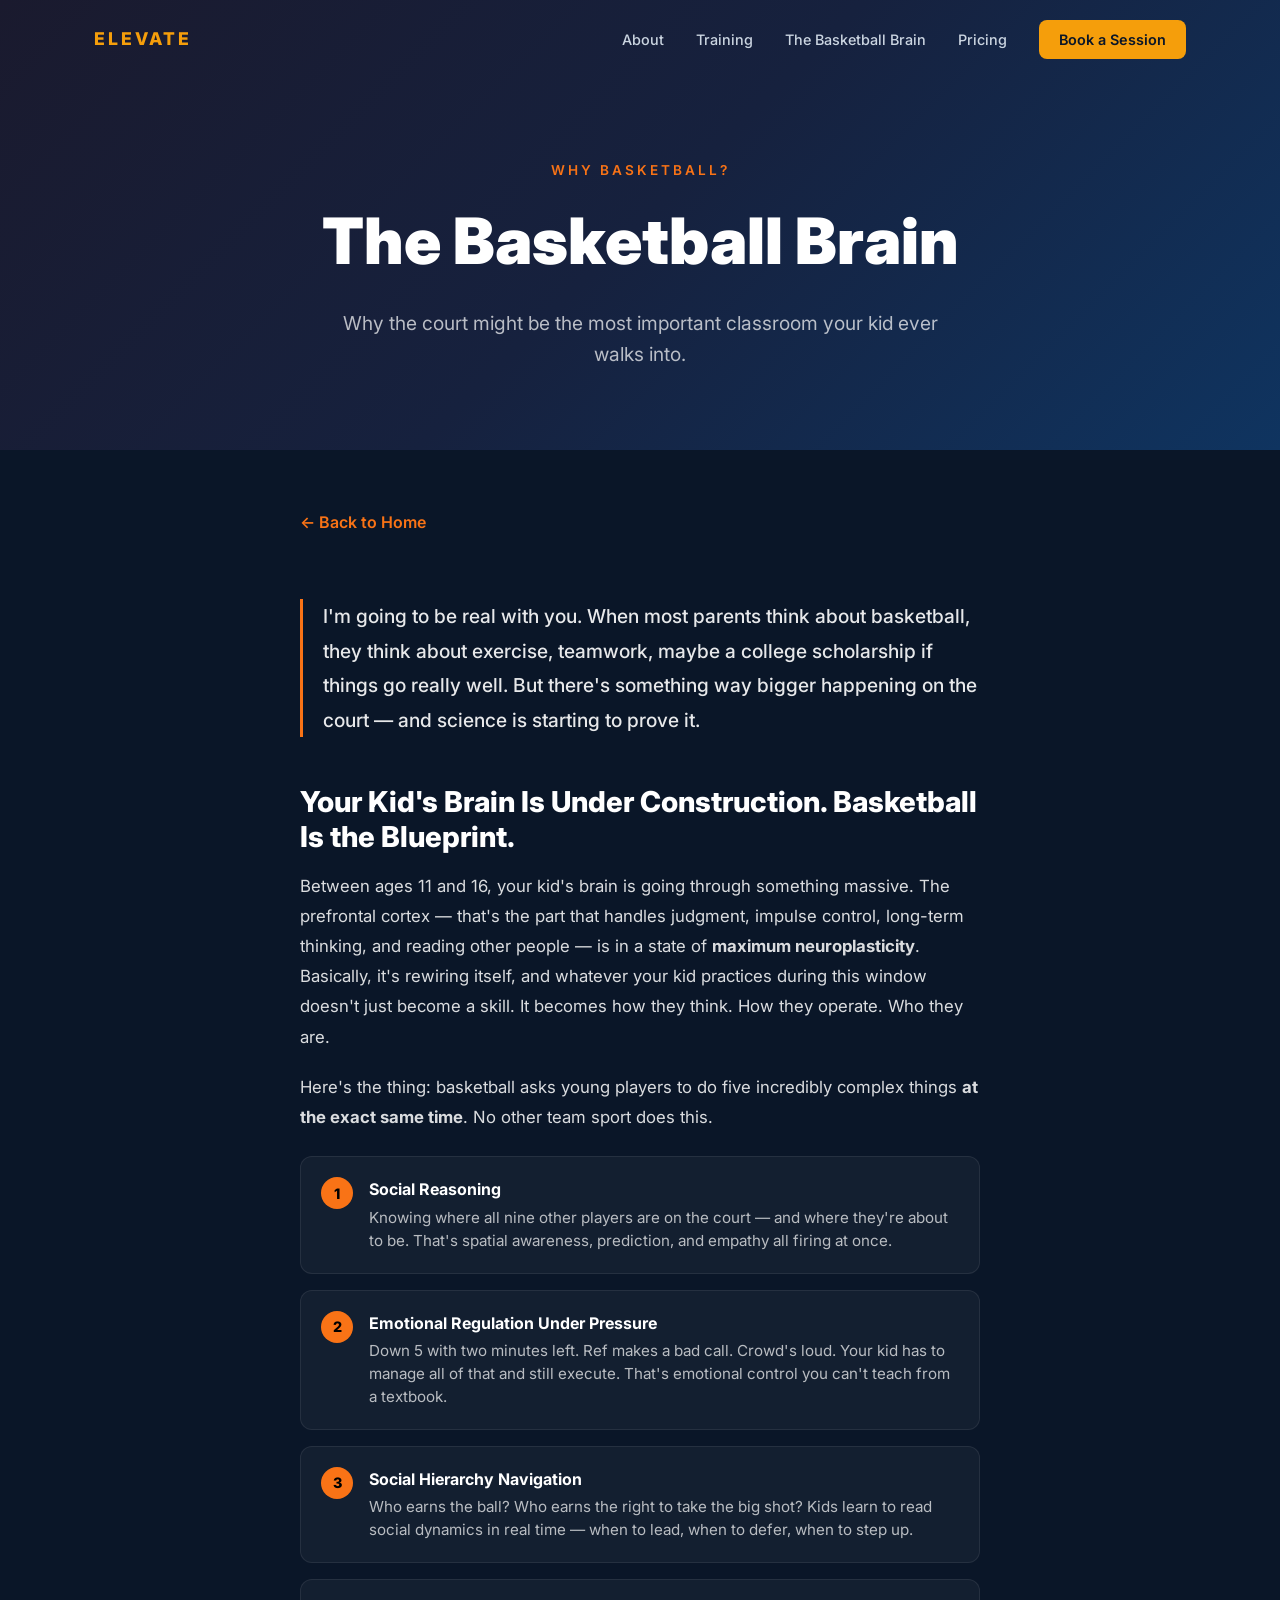
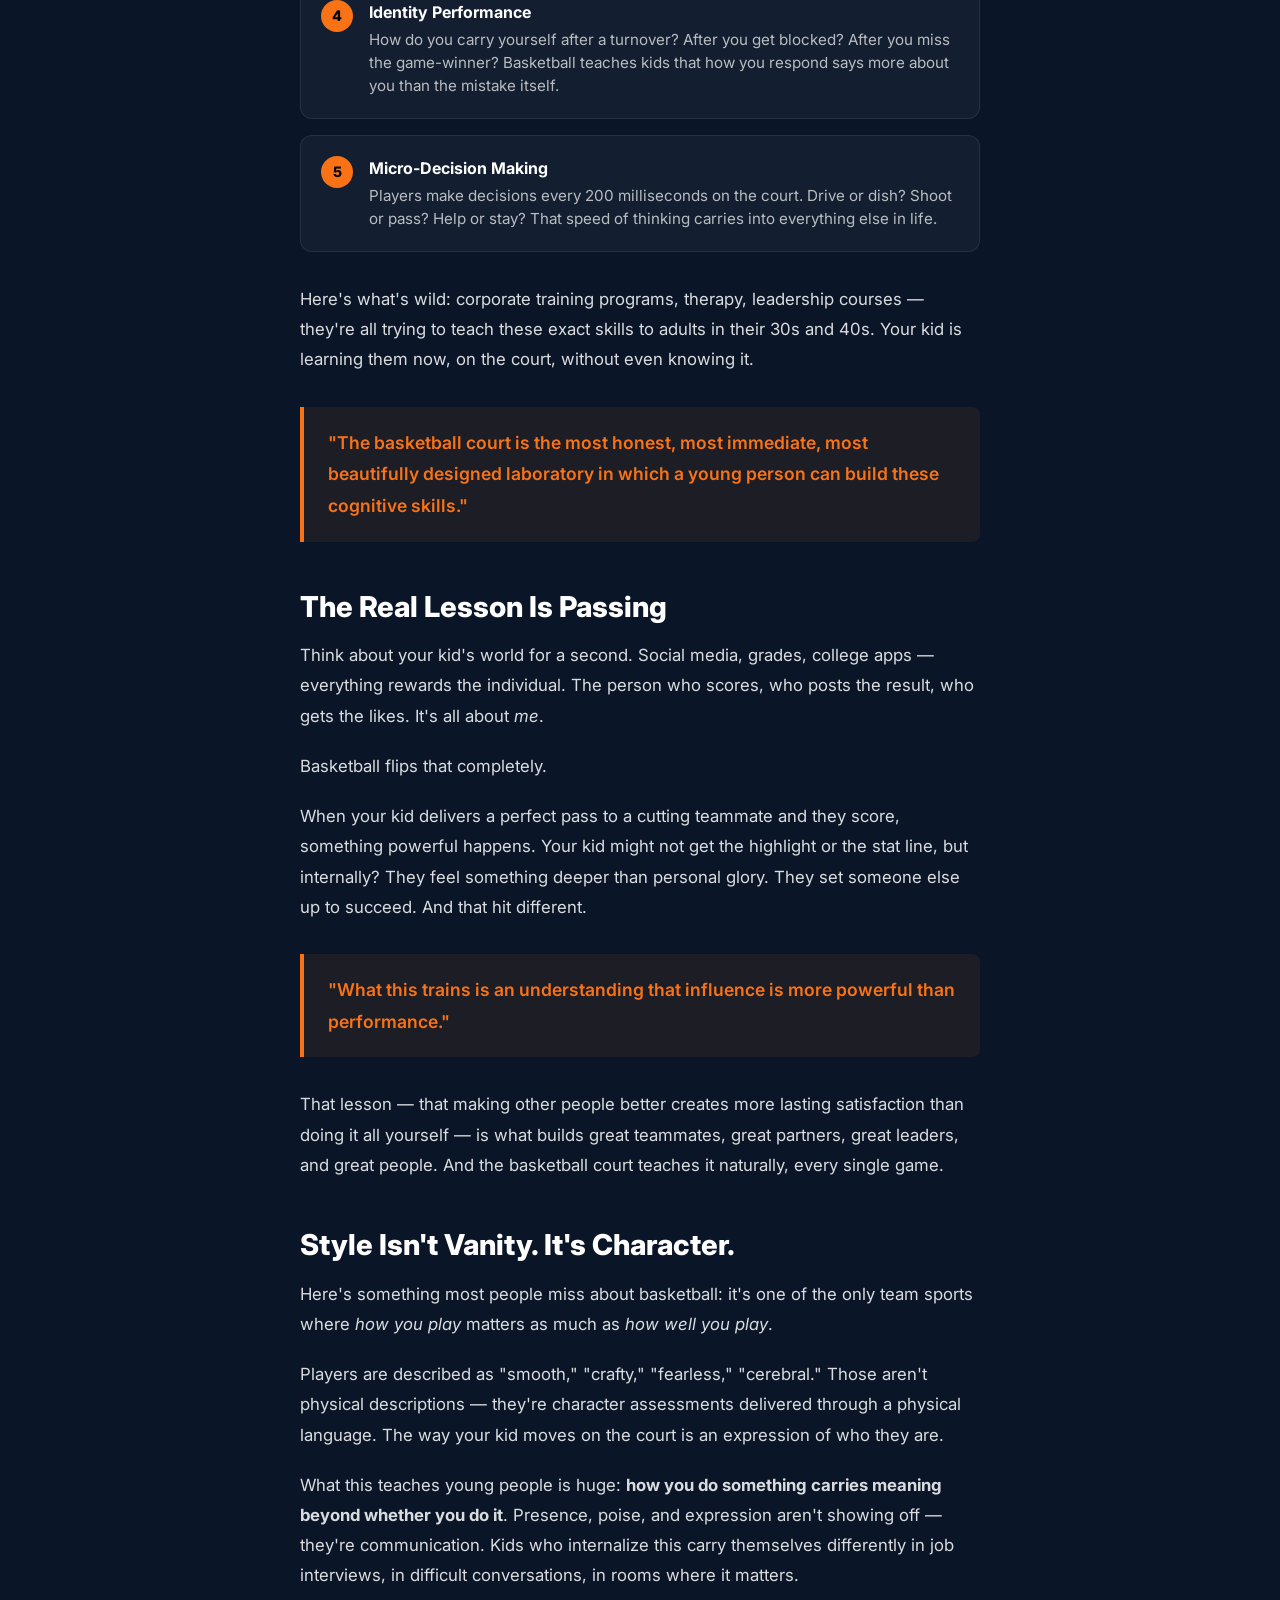
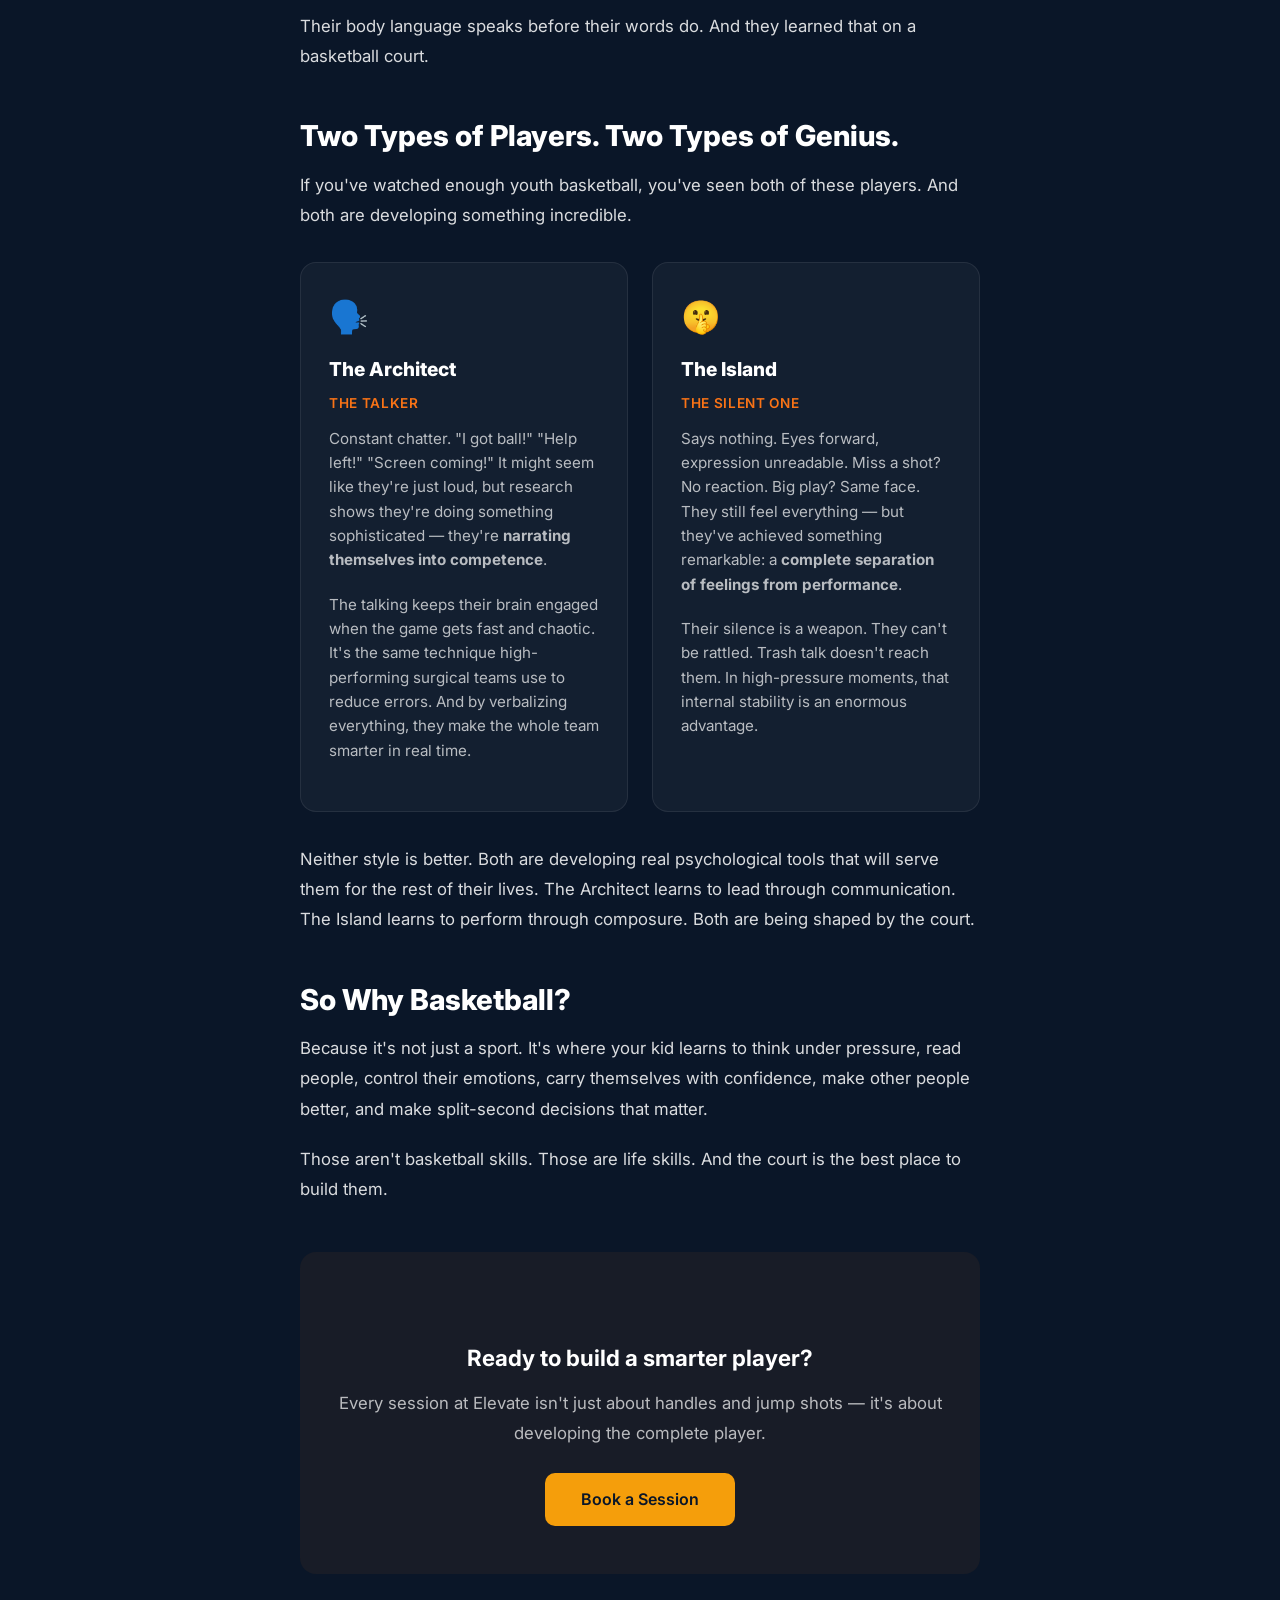
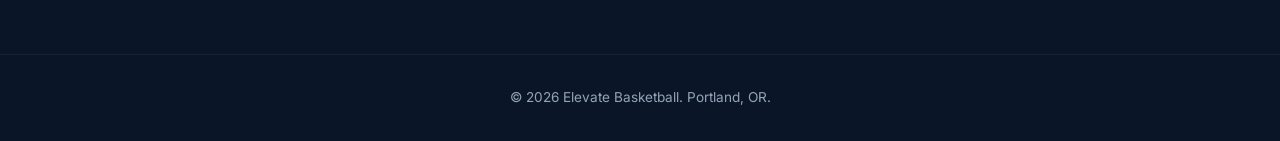
==== basketball-brain.html @ 8dcea8ad "Add 'The Basketball Brain' page — Singh perspective on cognitive development" ====
<!DOCTYPE html>
<html lang="en">
<head>
  <meta charset="UTF-8">
  <meta name="viewport" content="width=device-width, initial-scale=1.0">
  <title>The Basketball Brain — Elevate Basketball</title>
  <meta name="description" content="Why basketball builds smarter, more confident, more resilient young people. The science behind the game.">
  <link rel="preconnect" href="https://fonts.googleapis.com">
  <link rel="preconnect" href="https://fonts.gstatic.com" crossorigin>
  <link href="https://fonts.googleapis.com/css2?family=Inter:wght@400;500;600;700;800;900&display=swap" rel="stylesheet">
  <link rel="icon" href="data:image/svg+xml,<svg xmlns=%22http://www.w3.org/2000/svg%22 viewBox=%220 0 100 100%22><text y=%22.9em%22 font-size=%2290%22>🏀</text></svg>">
  <link rel="stylesheet" href="styles.css">
  <style>
    .article-hero {
      padding: 160px 0 80px;
      background: linear-gradient(135deg, #1a1a2e 0%, #16213e 50%, #0f3460 100%);
      text-align: center;
    }
    .article-hero .section-label { color: #f97316; }
    .article-hero h1 {
      font-size: clamp(2.5rem, 6vw, 4rem);
      font-weight: 900;
      color: #fff;
      margin-bottom: 1rem;
    }
    .article-hero .subtitle {
      font-size: 1.2rem;
      color: rgba(255,255,255,0.7);
      max-width: 600px;
      margin: 0 auto;
    }
    .article-body {
      max-width: 720px;
      margin: 0 auto;
      padding: 60px 20px 80px;
    }
    .article-body h2 {
      font-size: 1.8rem;
      font-weight: 800;
      color: #fff;
      margin: 3rem 0 1rem;
      line-height: 1.2;
    }
    .article-body h3 {
      font-size: 1.3rem;
      font-weight: 700;
      color: #f97316;
      margin: 2.5rem 0 0.75rem;
    }
    .article-body p {
      font-size: 1.05rem;
      line-height: 1.8;
      color: rgba(255,255,255,0.85);
      margin-bottom: 1.25rem;
    }
    .article-body .lead {
      font-size: 1.2rem;
      color: rgba(255,255,255,0.9);
      font-weight: 500;
      border-left: 3px solid #f97316;
      padding-left: 1.25rem;
      margin: 2rem 0;
    }
    .article-body blockquote {
      background: rgba(249, 115, 22, 0.08);
      border-left: 4px solid #f97316;
      padding: 1.25rem 1.5rem;
      margin: 2rem 0;
      border-radius: 0 8px 8px 0;
    }
    .article-body blockquote p {
      color: #f97316;
      font-weight: 600;
      font-size: 1.1rem;
      margin-bottom: 0;
    }
    .five-skills {
      display: grid;
      grid-template-columns: 1fr;
      gap: 1rem;
      margin: 1.5rem 0 2rem;
    }
    .five-skills .skill-item {
      background: rgba(255,255,255,0.04);
      border: 1px solid rgba(255,255,255,0.08);
      border-radius: 12px;
      padding: 1.25rem;
      display: flex;
      gap: 1rem;
      align-items: flex-start;
    }
    .five-skills .skill-num {
      background: #f97316;
      color: #000;
      font-weight: 800;
      width: 32px;
      height: 32px;
      border-radius: 50%;
      display: flex;
      align-items: center;
      justify-content: center;
      flex-shrink: 0;
      font-size: 0.9rem;
    }
    .five-skills .skill-item h4 {
      font-size: 1rem;
      font-weight: 700;
      color: #fff;
      margin-bottom: 0.25rem;
    }
    .five-skills .skill-item p {
      font-size: 0.95rem;
      color: rgba(255,255,255,0.7);
      margin-bottom: 0;
      line-height: 1.5;
    }
    .persona-grid {
      display: grid;
      grid-template-columns: 1fr 1fr;
      gap: 1.5rem;
      margin: 2rem 0;
    }
    @media (max-width: 600px) {
      .persona-grid { grid-template-columns: 1fr; }
    }
    .persona-card {
      background: rgba(255,255,255,0.04);
      border: 1px solid rgba(255,255,255,0.08);
      border-radius: 16px;
      padding: 1.75rem;
    }
    .persona-card .emoji { font-size: 2rem; margin-bottom: 0.75rem; }
    .persona-card h4 {
      font-size: 1.2rem;
      font-weight: 800;
      color: #fff;
      margin-bottom: 0.5rem;
    }
    .persona-card .aka {
      font-size: 0.85rem;
      color: #f97316;
      font-weight: 600;
      text-transform: uppercase;
      letter-spacing: 0.05em;
      margin-bottom: 0.75rem;
    }
    .persona-card p {
      font-size: 0.95rem;
      color: rgba(255,255,255,0.7);
      line-height: 1.6;
    }
    .back-link {
      display: inline-flex;
      align-items: center;
      gap: 0.5rem;
      color: #f97316;
      font-weight: 600;
      text-decoration: none;
      margin-bottom: 2rem;
    }
    .back-link:hover { text-decoration: underline; }
    .article-cta {
      text-align: center;
      padding: 3rem 2rem;
      background: rgba(249, 115, 22, 0.06);
      border-radius: 16px;
      margin-top: 3rem;
    }
    .article-cta h3 {
      color: #fff;
      font-size: 1.4rem;
      margin-bottom: 0.75rem;
    }
    .article-cta p {
      color: rgba(255,255,255,0.7);
      margin-bottom: 1.5rem;
    }
  </style>
</head>
<body>

  <!-- Nav -->
  <nav class="nav" id="nav">
    <div class="nav-inner">
      <a href="index.html" class="nav-logo">ELEVATE</a>
      <div class="nav-links">
        <a href="index.html#about">About</a>
        <a href="index.html#skills">Training</a>
        <a href="basketball-brain.html" class="active">The Basketball Brain</a>
        <a href="index.html#pricing">Pricing</a>
        <a href="index.html#contact" class="nav-cta">Book a Session</a>
      </div>
      <button class="nav-toggle" aria-label="Menu" onclick="document.querySelector('.nav-links').classList.toggle('open')">
        <span></span><span></span><span></span>
      </button>
    </div>
  </nav>

  <!-- Hero -->
  <section class="article-hero">
    <div class="container">
      <p class="section-label">Why Basketball?</p>
      <h1>The Basketball Brain</h1>
      <p class="subtitle">Why the court might be the most important classroom your kid ever walks into.</p>
    </div>
  </section>

  <!-- Article -->
  <div class="article-body">
    <a href="index.html" class="back-link">← Back to Home</a>

    <p class="lead">I'm going to be real with you. When most parents think about basketball, they think about exercise, teamwork, maybe a college scholarship if things go really well. But there's something way bigger happening on the court — and science is starting to prove it.</p>

    <h2>Your Kid's Brain Is Under Construction. Basketball Is the Blueprint.</h2>

    <p>Between ages 11 and 16, your kid's brain is going through something massive. The prefrontal cortex — that's the part that handles judgment, impulse control, long-term thinking, and reading other people — is in a state of <strong>maximum neuroplasticity</strong>. Basically, it's rewiring itself, and whatever your kid practices during this window doesn't just become a skill. It becomes how they think. How they operate. Who they are.</p>

    <p>Here's the thing: basketball asks young players to do five incredibly complex things <strong>at the exact same time</strong>. No other team sport does this.</p>

    <div class="five-skills">
      <div class="skill-item">
        <div class="skill-num">1</div>
        <div>
          <h4>Social Reasoning</h4>
          <p>Knowing where all nine other players are on the court — and where they're about to be. That's spatial awareness, prediction, and empathy all firing at once.</p>
        </div>
      </div>
      <div class="skill-item">
        <div class="skill-num">2</div>
        <div>
          <h4>Emotional Regulation Under Pressure</h4>
          <p>Down 5 with two minutes left. Ref makes a bad call. Crowd's loud. Your kid has to manage all of that and still execute. That's emotional control you can't teach from a textbook.</p>
        </div>
      </div>
      <div class="skill-item">
        <div class="skill-num">3</div>
        <div>
          <h4>Social Hierarchy Navigation</h4>
          <p>Who earns the ball? Who earns the right to take the big shot? Kids learn to read social dynamics in real time — when to lead, when to defer, when to step up.</p>
        </div>
      </div>
      <div class="skill-item">
        <div class="skill-num">4</div>
        <div>
          <h4>Identity Performance</h4>
          <p>How do you carry yourself after a turnover? After you get blocked? After you miss the game-winner? Basketball teaches kids that how you respond says more about you than the mistake itself.</p>
        </div>
      </div>
      <div class="skill-item">
        <div class="skill-num">5</div>
        <div>
          <h4>Micro-Decision Making</h4>
          <p>Players make decisions every 200 milliseconds on the court. Drive or dish? Shoot or pass? Help or stay? That speed of thinking carries into everything else in life.</p>
        </div>
      </div>
    </div>

    <p>Here's what's wild: corporate training programs, therapy, leadership courses — they're all trying to teach these exact skills to adults in their 30s and 40s. Your kid is learning them now, on the court, without even knowing it.</p>

    <blockquote>
      <p>"The basketball court is the most honest, most immediate, most beautifully designed laboratory in which a young person can build these cognitive skills."</p>
    </blockquote>

    <h2>The Real Lesson Is Passing</h2>

    <p>Think about your kid's world for a second. Social media, grades, college apps — everything rewards the individual. The person who scores, who posts the result, who gets the likes. It's all about <em>me</em>.</p>

    <p>Basketball flips that completely.</p>

    <p>When your kid delivers a perfect pass to a cutting teammate and they score, something powerful happens. Your kid might not get the highlight or the stat line, but internally? They feel something deeper than personal glory. They set someone else up to succeed. And that hit different.</p>

    <blockquote>
      <p>"What this trains is an understanding that influence is more powerful than performance."</p>
    </blockquote>

    <p>That lesson — that making other people better creates more lasting satisfaction than doing it all yourself — is what builds great teammates, great partners, great leaders, and great people. And the basketball court teaches it naturally, every single game.</p>

    <h2>Style Isn't Vanity. It's Character.</h2>

    <p>Here's something most people miss about basketball: it's one of the only team sports where <em>how you play</em> matters as much as <em>how well you play</em>.</p>

    <p>Players are described as "smooth," "crafty," "fearless," "cerebral." Those aren't physical descriptions — they're character assessments delivered through a physical language. The way your kid moves on the court is an expression of who they are.</p>

    <p>What this teaches young people is huge: <strong>how you do something carries meaning beyond whether you do it</strong>. Presence, poise, and expression aren't showing off — they're communication. Kids who internalize this carry themselves differently in job interviews, in difficult conversations, in rooms where it matters.</p>

    <p>Their body language speaks before their words do. And they learned that on a basketball court.</p>

    <h2>Two Types of Players. Two Types of Genius.</h2>

    <p>If you've watched enough youth basketball, you've seen both of these players. And both are developing something incredible.</p>

    <div class="persona-grid">
      <div class="persona-card">
        <div class="emoji">🗣️</div>
        <h4>The Architect</h4>
        <div class="aka">The Talker</div>
        <p>Constant chatter. "I got ball!" "Help left!" "Screen coming!" It might seem like they're just loud, but research shows they're doing something sophisticated — they're <strong>narrating themselves into competence</strong>.</p>
        <p>The talking keeps their brain engaged when the game gets fast and chaotic. It's the same technique high-performing surgical teams use to reduce errors. And by verbalizing everything, they make the whole team smarter in real time.</p>
      </div>
      <div class="persona-card">
        <div class="emoji">🤫</div>
        <h4>The Island</h4>
        <div class="aka">The Silent One</div>
        <p>Says nothing. Eyes forward, expression unreadable. Miss a shot? No reaction. Big play? Same face. They still feel everything — but they've achieved something remarkable: a <strong>complete separation of feelings from performance</strong>.</p>
        <p>Their silence is a weapon. They can't be rattled. Trash talk doesn't reach them. In high-pressure moments, that internal stability is an enormous advantage.</p>
      </div>
    </div>

    <p>Neither style is better. Both are developing real psychological tools that will serve them for the rest of their lives. The Architect learns to lead through communication. The Island learns to perform through composure. Both are being shaped by the court.</p>

    <h2>So Why Basketball?</h2>

    <p>Because it's not just a sport. It's where your kid learns to think under pressure, read people, control their emotions, carry themselves with confidence, make other people better, and make split-second decisions that matter.</p>

    <p>Those aren't basketball skills. Those are life skills. And the court is the best place to build them.</p>

    <div class="article-cta">
      <h3>Ready to build a smarter player?</h3>
      <p>Every session at Elevate isn't just about handles and jump shots — it's about developing the complete player.</p>
      <a href="index.html#contact" class="btn btn-primary">Book a Session</a>
    </div>
  </div>

  <!-- Footer -->
  <footer class="footer">
    <div class="container">
      <p>&copy; 2026 Elevate Basketball. Portland, OR.</p>
    </div>
  </footer>

  <script>
    const nav = document.getElementById('nav');
    window.addEventListener('scroll', () => {
      nav.classList.toggle('scrolled', window.scrollY > 50);
    });
  </script>

</body>
</html>
---- styles.css ----
/* === Reset & Base === */
*, *::before, *::after { margin: 0; padding: 0; box-sizing: border-box; }

:root {
  --navy: #0a1628;
  --navy-light: #111d33;
  --navy-mid: #162440;
  --orange: #f59e0b;
  --orange-light: #fbbf24;
  --orange-dark: #d97706;
  --white: #f8fafc;
  --gray: #94a3b8;
  --gray-light: #cbd5e1;
  --radius: 12px;
  --radius-lg: 20px;
}

html { scroll-behavior: smooth; scroll-padding-top: 80px; }

body {
  font-family: 'Inter', -apple-system, BlinkMacSystemFont, sans-serif;
  background: var(--navy);
  color: var(--white);
  line-height: 1.6;
  -webkit-font-smoothing: antialiased;
}

.container { max-width: 1140px; margin: 0 auto; padding: 0 24px; }

/* === Nav === */
.nav {
  position: fixed; top: 0; left: 0; right: 0; z-index: 100;
  padding: 20px 0;
  transition: all 0.3s ease;
}
.nav.scrolled {
  background: rgba(10, 22, 40, 0.95);
  backdrop-filter: blur(20px);
  padding: 12px 0;
  box-shadow: 0 4px 30px rgba(0,0,0,0.3);
}
.nav-inner {
  max-width: 1140px; margin: 0 auto; padding: 0 24px;
  display: flex; align-items: center; justify-content: space-between;
}
.nav-logo {
  font-size: 1.1rem; font-weight: 800; letter-spacing: 3px;
  color: var(--orange); text-decoration: none;
}
.nav-links { display: flex; align-items: center; gap: 32px; }
.nav-links a {
  color: var(--gray-light); text-decoration: none; font-size: 0.9rem;
  font-weight: 500; transition: color 0.2s;
}
.nav-links a:hover { color: var(--white); }
.nav-cta {
  background: var(--orange) !important; color: var(--navy) !important;
  padding: 8px 20px !important; border-radius: 8px; font-weight: 600 !important;
}
.nav-cta:hover { background: var(--orange-light) !important; }

.nav-toggle { display: none; background: none; border: none; cursor: pointer; padding: 4px; }
.nav-toggle span {
  display: block; width: 24px; height: 2px; background: var(--white);
  margin: 5px 0; transition: 0.3s;
}

/* === Hero === */
.hero {
  position: relative; min-height: 100vh; display: flex; align-items: center; justify-content: center;
  background: url('images/liam-4.jpeg') center center / cover no-repeat;
}
.hero-overlay {
  position: absolute; inset: 0;
  background: linear-gradient(to bottom, rgba(10,22,40,0.5) 0%, rgba(10,22,40,0.7) 50%, rgba(10,22,40,0.95) 100%);
}
.hero-content {
  position: relative; text-align: center; padding: 0 24px;
}
.hero-title {
  font-size: clamp(3.5rem, 10vw, 7rem);
  font-weight: 900; line-height: 0.95; letter-spacing: -2px;
  margin-bottom: 16px;
}
.hero-tagline {
  font-size: clamp(1.1rem, 3vw, 1.5rem);
  color: var(--orange); font-weight: 500; letter-spacing: 2px;
  margin-bottom: 40px;
}

/* === Buttons === */
.btn {
  display: inline-block; padding: 14px 36px; border-radius: 10px;
  text-decoration: none; font-weight: 600; font-size: 1rem;
  transition: all 0.2s ease; cursor: pointer; border: none;
}
.btn-primary {
  background: var(--orange); color: var(--navy);
}
.btn-primary:hover { background: var(--orange-light); transform: translateY(-2px); }
.btn-outline {
  background: transparent; color: var(--orange);
  border: 2px solid var(--orange);
}
.btn-outline:hover { background: var(--orange); color: var(--navy); }
.btn-big {
  background: var(--orange); color: var(--navy);
  font-size: 1.3rem; padding: 20px 48px; border-radius: 14px;
  font-weight: 700; letter-spacing: 0.5px;
}
.btn-big:hover { background: var(--orange-light); transform: translateY(-2px); box-shadow: 0 8px 30px rgba(245,158,11,0.3); }

/* === Sections === */
.section { padding: 100px 0; }
.section-dark { background: var(--navy-light); }

.section-label {
  font-size: 0.85rem; font-weight: 600; color: var(--orange);
  text-transform: uppercase; letter-spacing: 3px; margin-bottom: 8px;
}
.section-title {
  font-size: clamp(2rem, 5vw, 2.8rem);
  font-weight: 800; margin-bottom: 20px; letter-spacing: -0.5px;
}
.center { text-align: center; }

/* === About === */
.about-grid {
  display: grid; grid-template-columns: 1fr 1.2fr; gap: 60px; align-items: center;
}
.about-image img {
  width: 100%; border-radius: var(--radius-lg);
  object-fit: cover; aspect-ratio: 3/4;
}
.about-text p { color: var(--gray-light); margin-bottom: 16px; font-size: 1.05rem; }
.about-text strong { color: var(--white); }

/* === Skills === */
.skills-grid {
  display: grid; grid-template-columns: repeat(3, 1fr); gap: 24px; margin-top: 48px;
}
.skill-card {
  background: var(--navy-mid); border-radius: var(--radius); padding: 32px;
  border: 1px solid rgba(255,255,255,0.06);
  transition: transform 0.2s, box-shadow 0.2s;
}
.skill-card:hover { transform: translateY(-4px); box-shadow: 0 12px 40px rgba(0,0,0,0.3); }
.skill-icon { font-size: 2rem; margin-bottom: 16px; }
.skill-card h4 { font-size: 1.1rem; font-weight: 700; margin-bottom: 8px; }
.skill-card p { color: var(--gray); font-size: 0.95rem; line-height: 1.5; }

/* === Gallery === */
.gallery-grid {
  display: grid;
  grid-template-columns: repeat(4, 1fr);
  gap: 12px; margin-top: 48px;
}
.gallery-item { overflow: hidden; border-radius: var(--radius); }
.gallery-item img {
  width: 100%; height: 100%; object-fit: cover;
  transition: transform 0.4s ease;
  aspect-ratio: 1;
}
.gallery-item:hover img { transform: scale(1.05); }
.gallery-wide { grid-column: span 2; grid-row: span 2; }
.gallery-wide img { aspect-ratio: auto; }

/* === Pricing === */
.pricing-grid {
  display: grid; grid-template-columns: repeat(2, 1fr); gap: 32px;
  max-width: 700px; margin: 48px auto 0;
}
.pricing-card {
  background: var(--navy-mid); border-radius: var(--radius-lg); padding: 40px;
  text-align: center; position: relative; border: 1px solid rgba(255,255,255,0.06);
  transition: transform 0.2s;
}
.pricing-card:hover { transform: translateY(-4px); }
.pricing-badge {
  position: absolute; top: -12px; left: 50%; transform: translateX(-50%);
  background: var(--orange); color: var(--navy); font-size: 0.75rem;
  font-weight: 700; padding: 4px 16px; border-radius: 20px;
  text-transform: uppercase; letter-spacing: 1px;
}
.pricing-card h4 { font-size: 1.3rem; font-weight: 700; margin-bottom: 8px; }
.pricing-amount {
  font-size: 2.8rem; font-weight: 900; color: var(--orange); margin-bottom: 24px;
}
.pricing-amount span { font-size: 1rem; font-weight: 500; color: var(--gray); }
.pricing-card ul { list-style: none; margin-bottom: 32px; }
.pricing-card li {
  padding: 8px 0; color: var(--gray-light); font-size: 0.95rem;
  border-bottom: 1px solid rgba(255,255,255,0.05);
}
.pricing-card li:last-child { border-bottom: none; }
.pricing-note {
  text-align: center; margin-top: 40px; color: var(--gray);
  font-style: italic; font-size: 1.05rem; line-height: 1.7;
}

/* === Location === */
.location-content { text-align: center; padding: 40px 0; }
.location-icon { font-size: 3rem; margin-bottom: 16px; }
.location-detail { font-size: 1.3rem; color: var(--orange); font-weight: 600; margin-bottom: 8px; }
.location-sub { color: var(--gray); font-size: 1rem; }

/* === Contact === */
.contact-cta { text-align: center; margin-bottom: 48px; }
.contact-or { color: var(--gray); margin-top: 16px; font-size: 0.95rem; }

.contact-form {
  max-width: 560px; margin: 0 auto;
  display: flex; flex-direction: column; gap: 16px;
}
.form-row { display: grid; grid-template-columns: 1fr 1fr; gap: 16px; }
.contact-form input, .contact-form textarea {
  width: 100%; padding: 14px 18px; border-radius: 10px;
  border: 1px solid rgba(255,255,255,0.1);
  background: var(--navy-mid); color: var(--white);
  font-family: inherit; font-size: 1rem;
  transition: border-color 0.2s;
}
.contact-form input::placeholder, .contact-form textarea::placeholder { color: var(--gray); }
.contact-form input:focus, .contact-form textarea:focus {
  outline: none; border-color: var(--orange);
}
.contact-form .btn { align-self: center; }

/* === Footer === */
.footer {
  padding: 32px 0; text-align: center;
  border-top: 1px solid rgba(255,255,255,0.05);
}
.footer p { color: var(--gray); font-size: 0.85rem; }

/* === Animations === */
.fade-in { opacity: 0; transform: translateY(20px); transition: opacity 0.6s ease, transform 0.6s ease; }
.fade-in.visible { opacity: 1; transform: translateY(0); }

/* === Mobile === */
@media (max-width: 768px) {
  .nav-links { 
    display: none; flex-direction: column; position: absolute;
    top: 100%; left: 0; right: 0; background: rgba(10,22,40,0.98);
    padding: 24px; gap: 20px; backdrop-filter: blur(20px);
  }
  .nav-links.open { display: flex; }
  .nav-toggle { display: block; }

  .about-grid { grid-template-columns: 1fr; gap: 32px; }
  .skills-grid { grid-template-columns: 1fr; }
  .gallery-grid { grid-template-columns: 1fr 1fr; }
  .gallery-wide { grid-column: span 2; grid-row: span 1; }
  .gallery-wide img { aspect-ratio: 16/9; }
  .pricing-grid { grid-template-columns: 1fr; max-width: 400px; }
  .form-row { grid-template-columns: 1fr; }
  
  .section { padding: 64px 0; }
  .hero-title { letter-spacing: -1px; }
}

@media (max-width: 480px) {
  .gallery-grid { grid-template-columns: 1fr; }
  .gallery-wide { grid-column: span 1; }
}
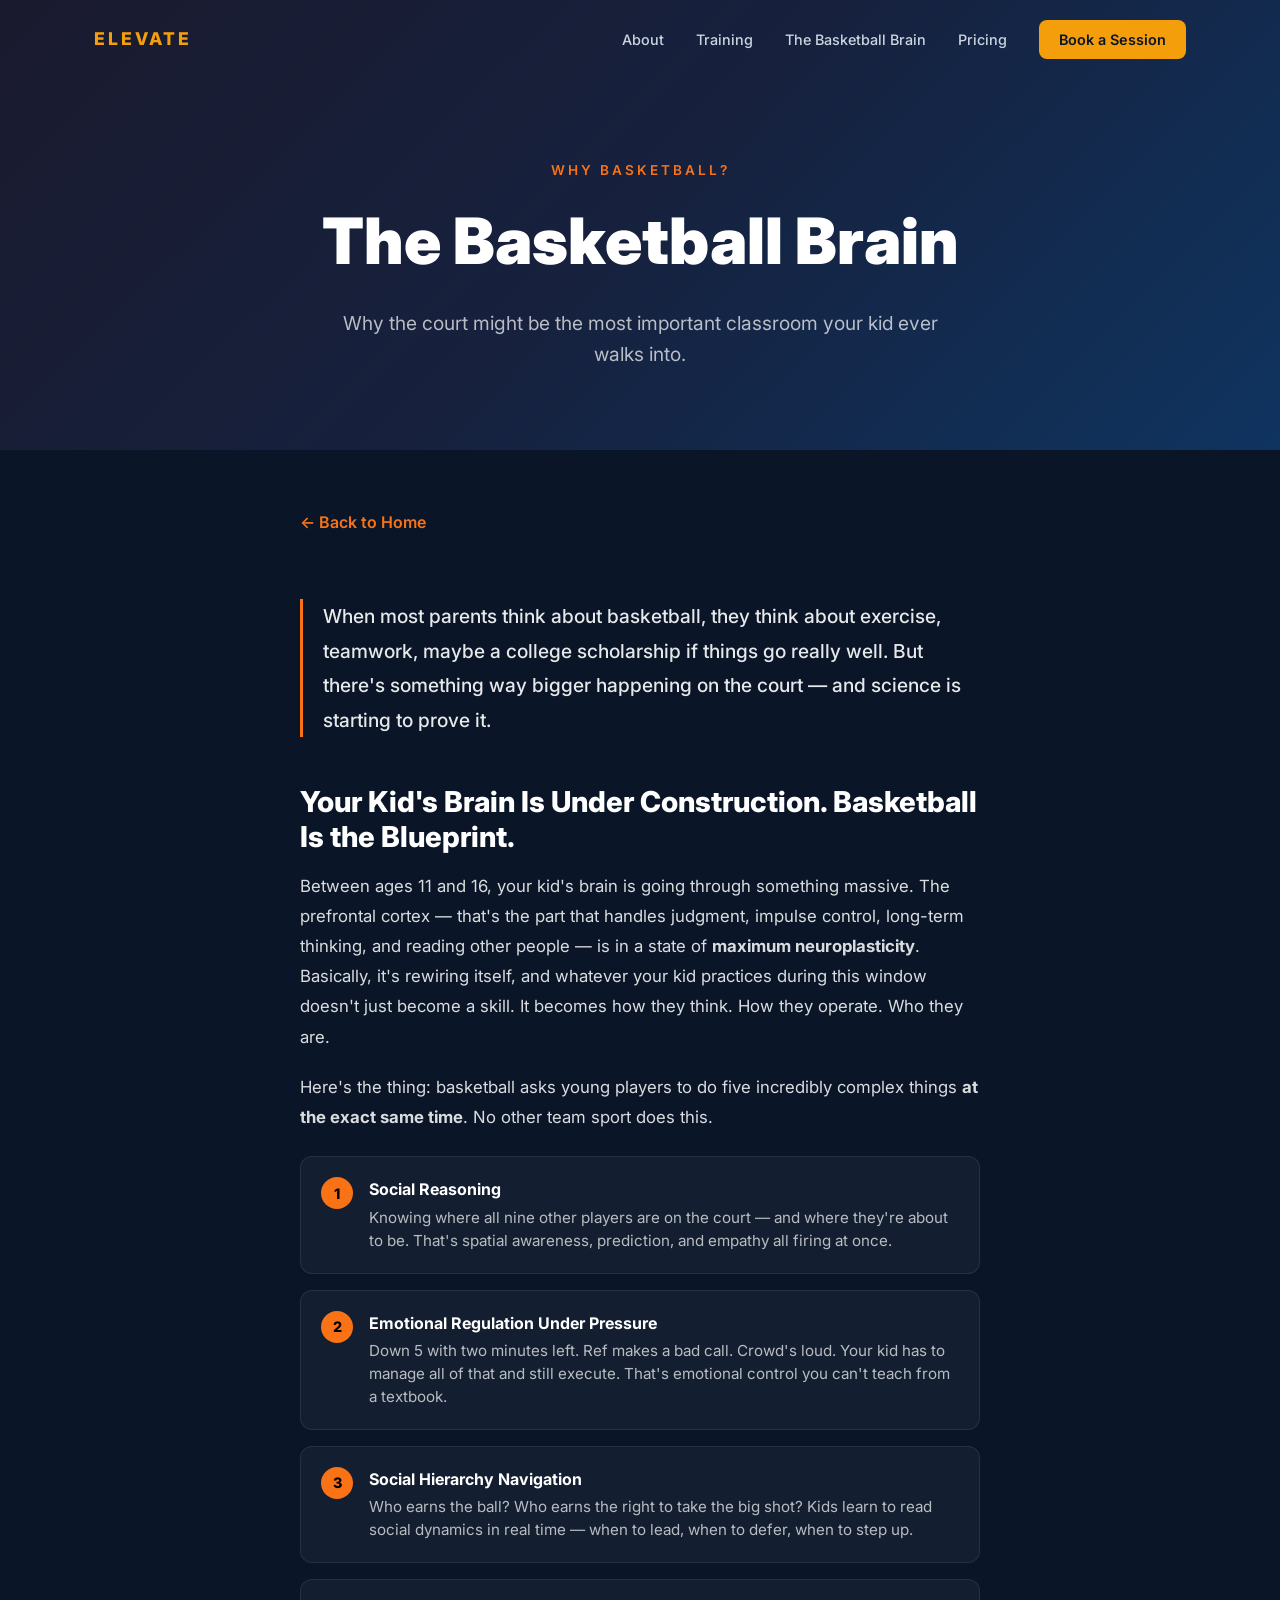
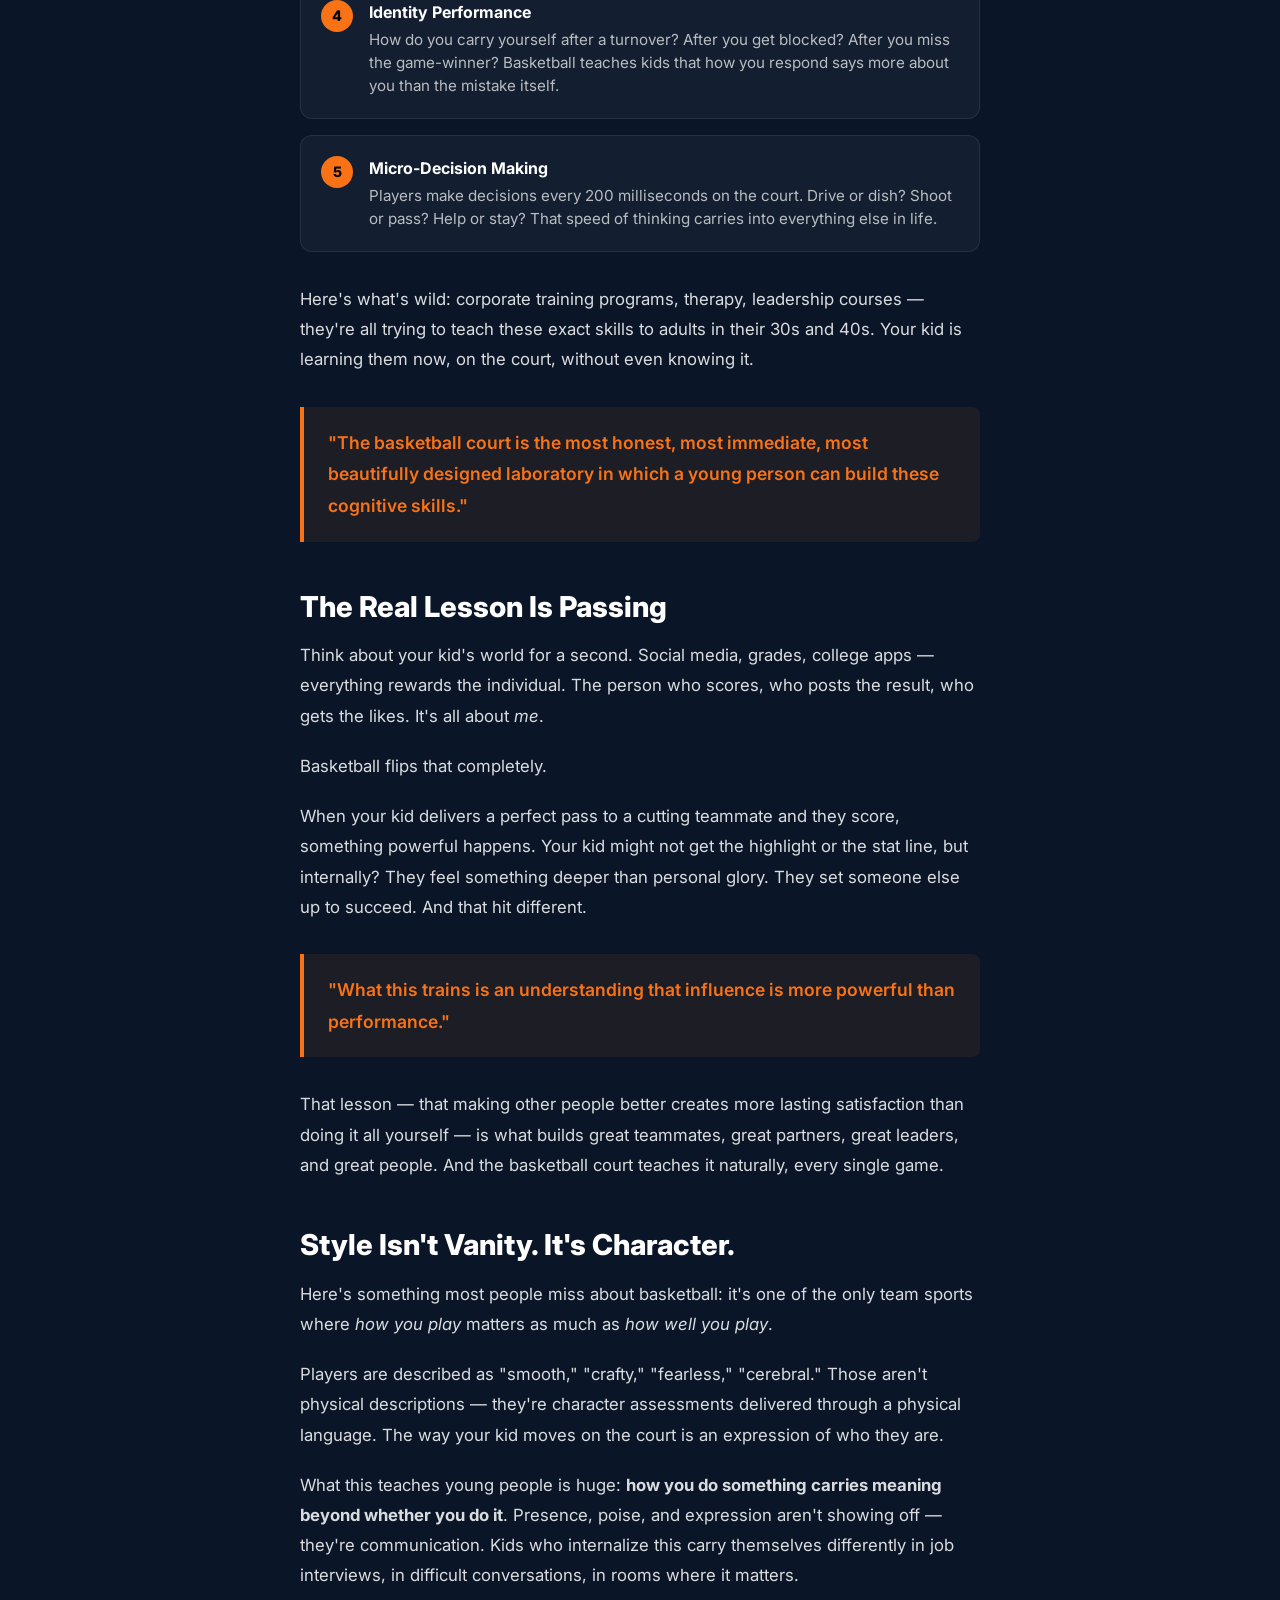
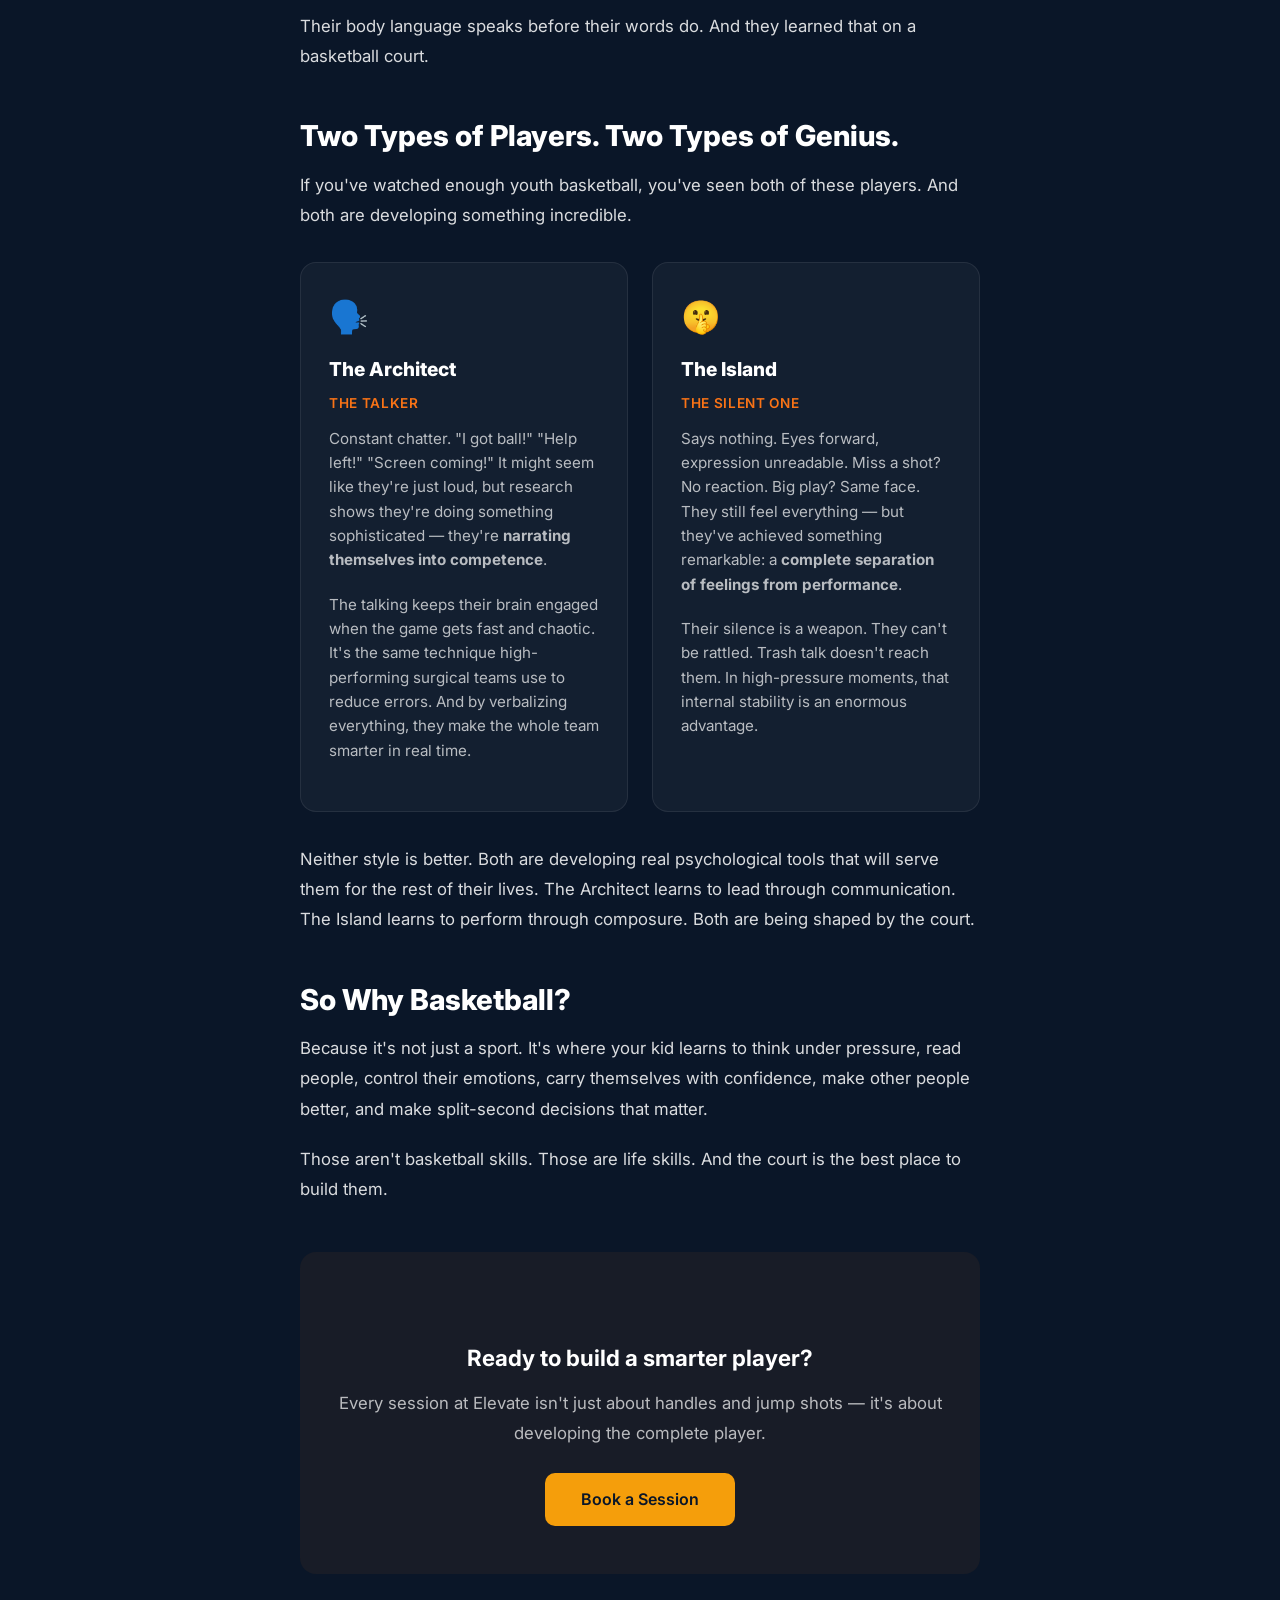
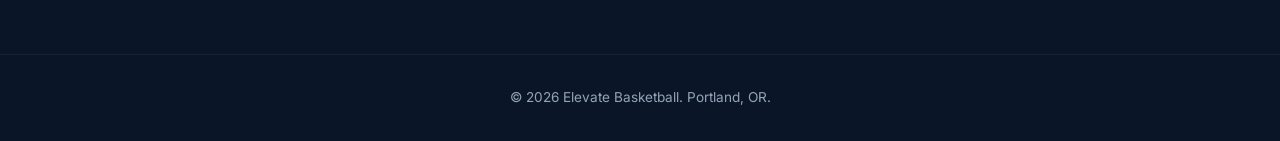
==== commit 7aa5eaa2: "Remove 'I'm going to be real with you' from brain page" ====
--- a/basketball-brain.html
+++ b/basketball-brain.html
@@ -209,7 +209,7 @@
   <div class="article-body">
     <a href="index.html" class="back-link">← Back to Home</a>
 
-    <p class="lead">I'm going to be real with you. When most parents think about basketball, they think about exercise, teamwork, maybe a college scholarship if things go really well. But there's something way bigger happening on the court — and science is starting to prove it.</p>
+    <p class="lead">When most parents think about basketball, they think about exercise, teamwork, maybe a college scholarship if things go really well. But there's something way bigger happening on the court — and science is starting to prove it.</p>
 
     <h2>Your Kid's Brain Is Under Construction. Basketball Is the Blueprint.</h2>
 
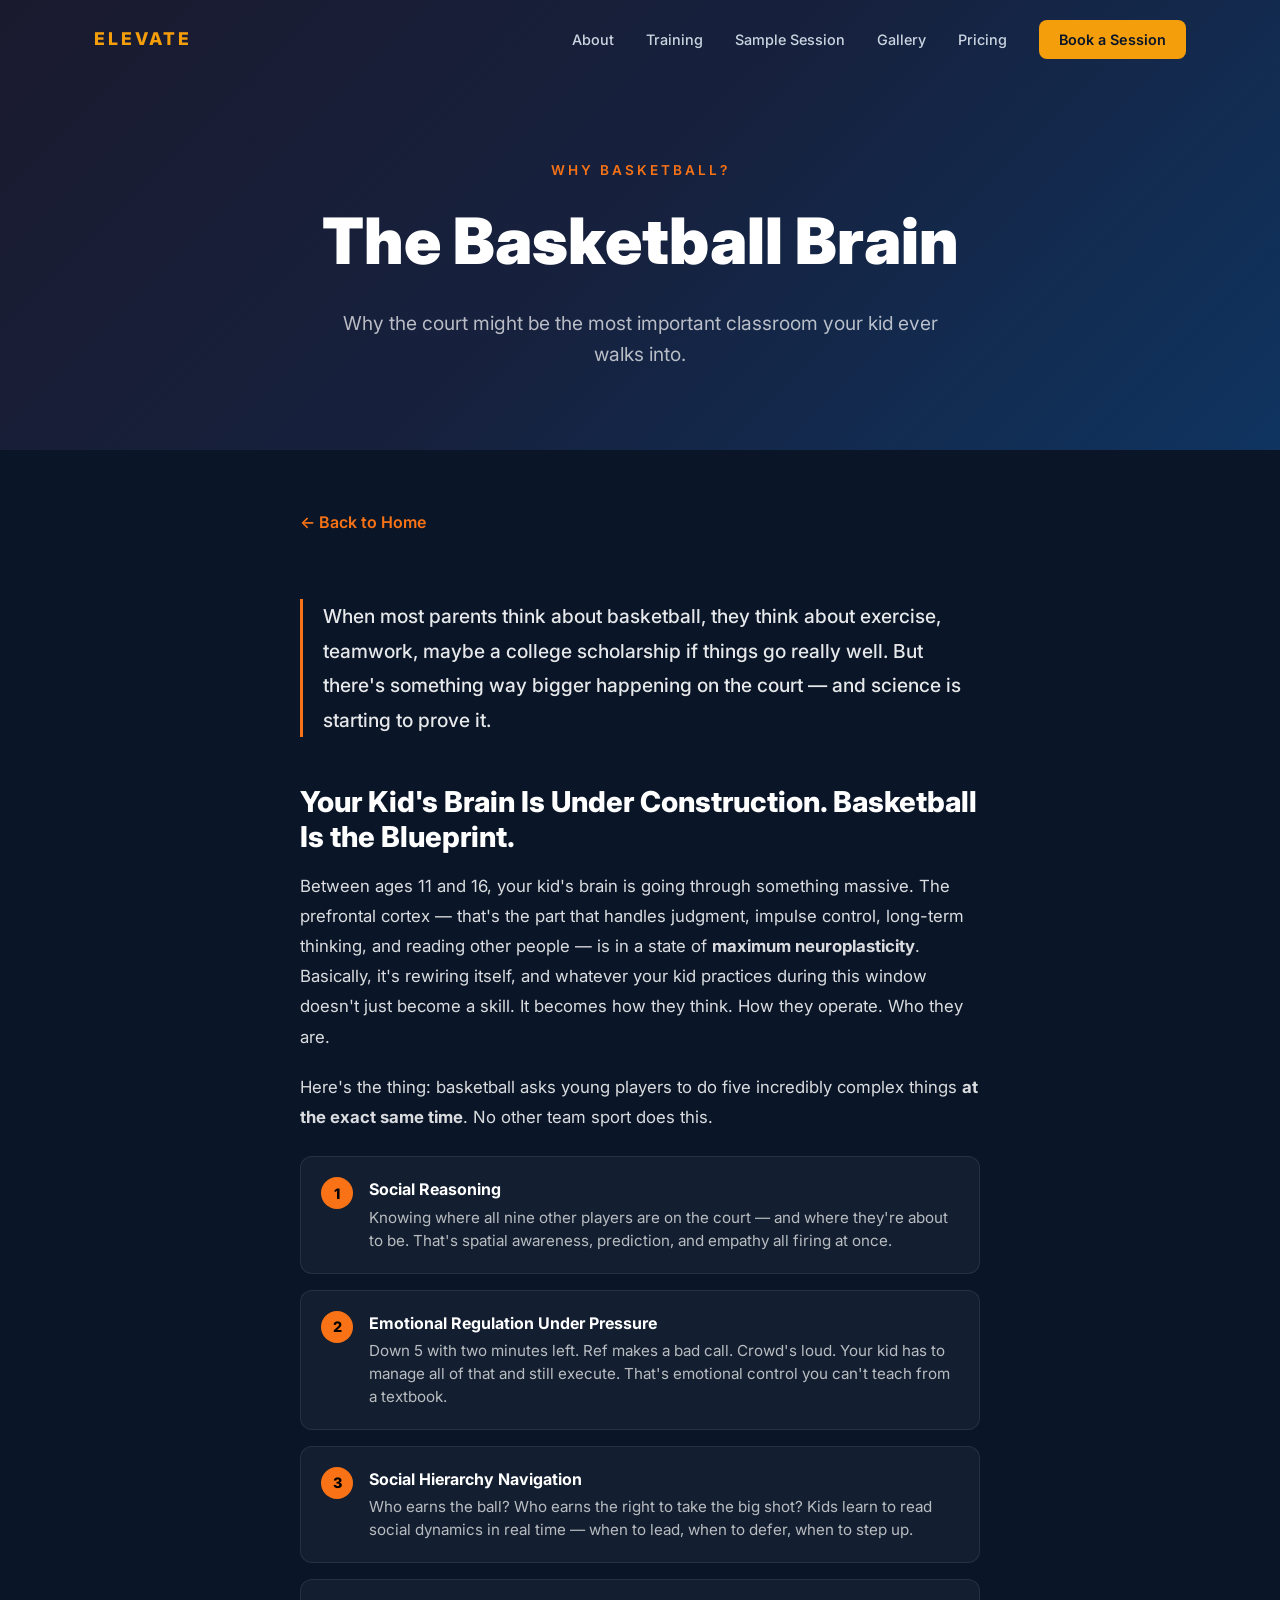
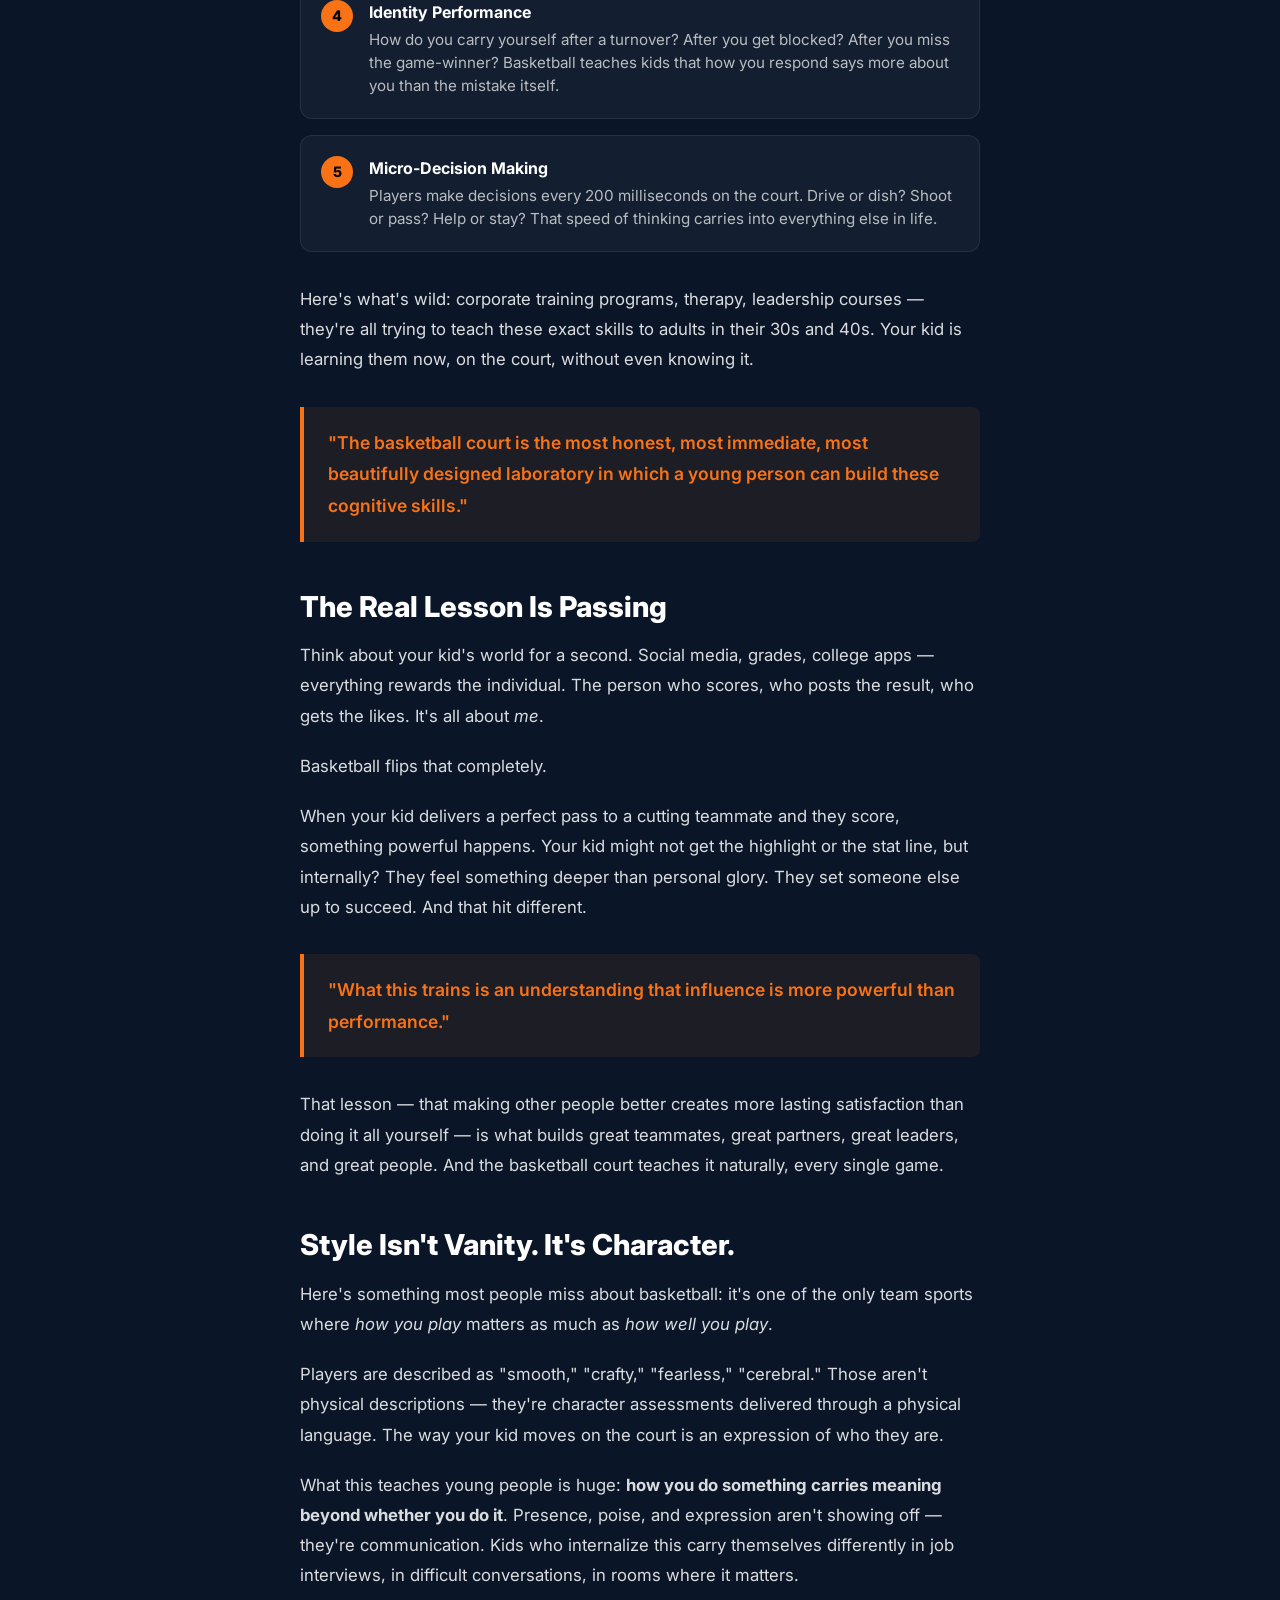
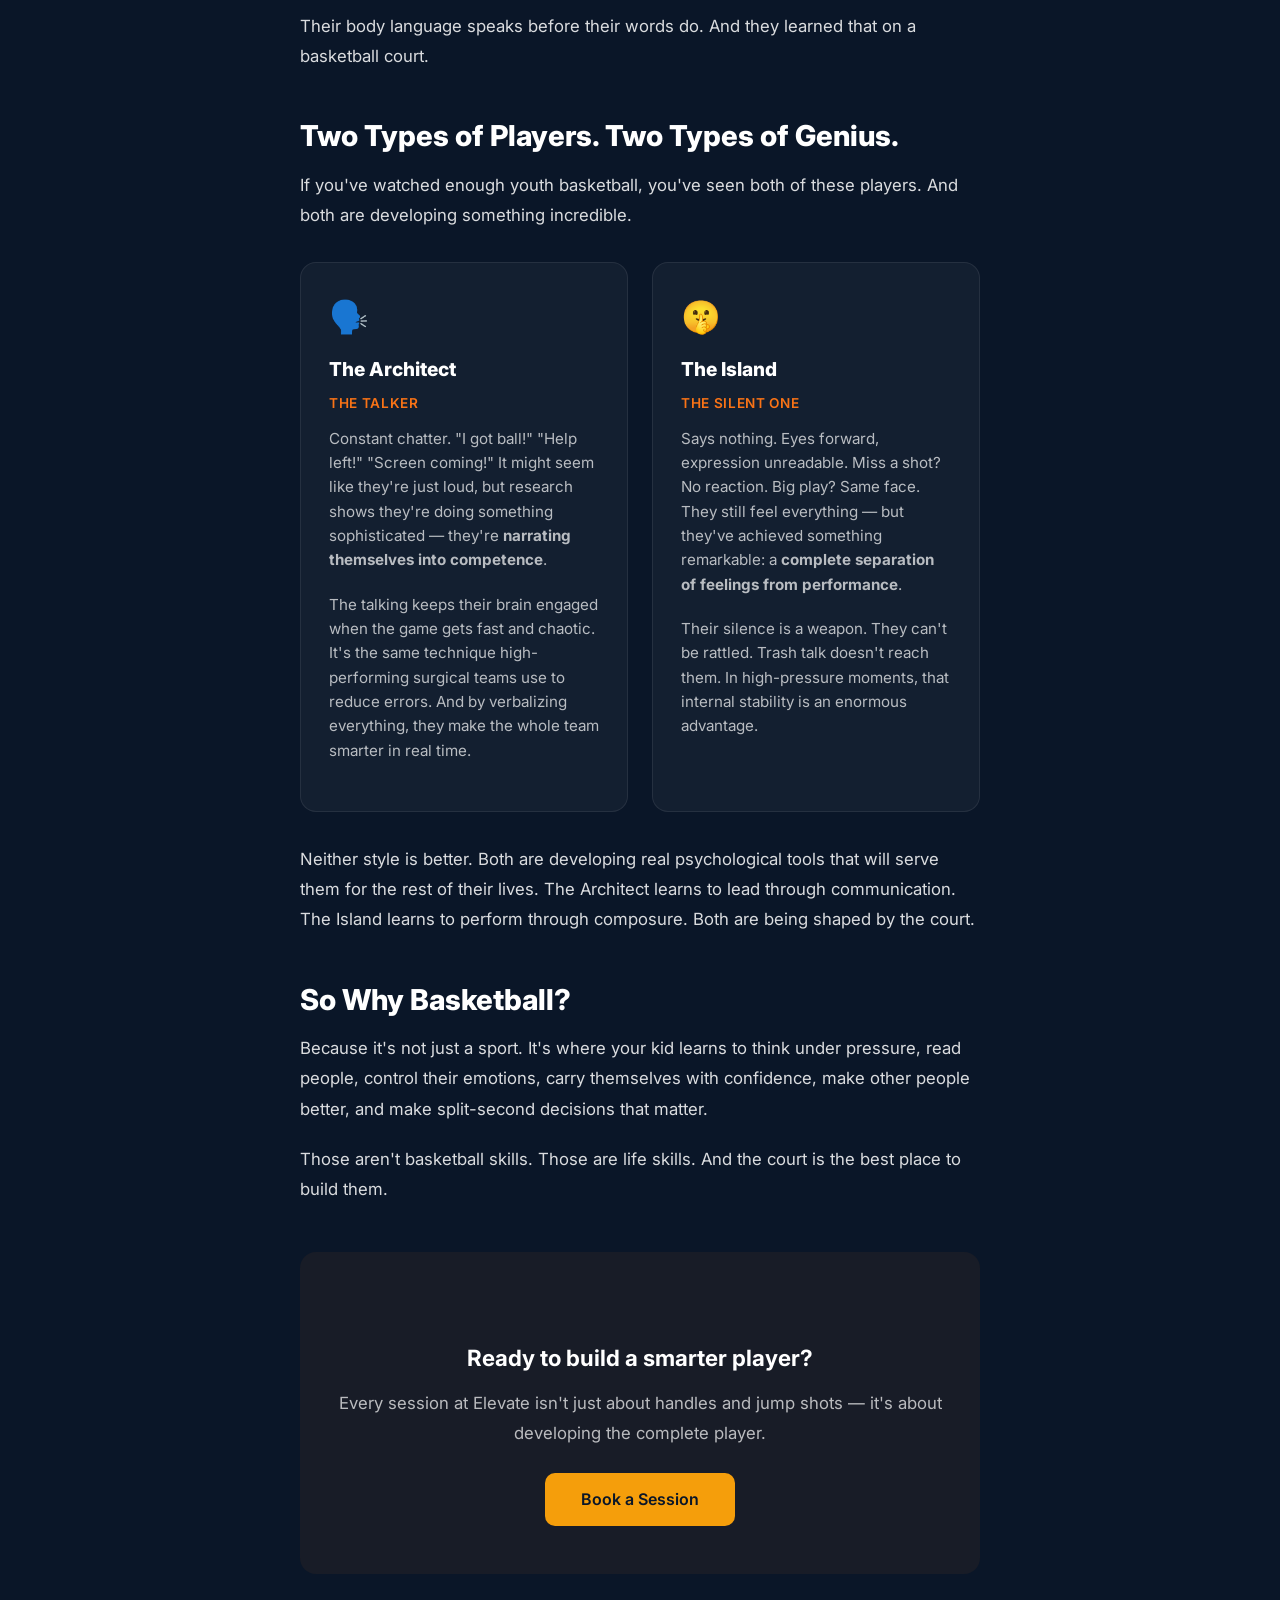
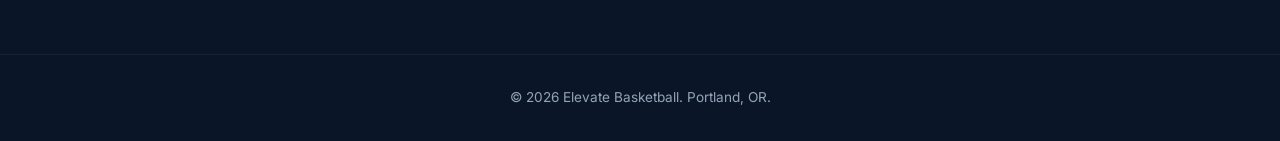
==== commit f26b9408: "Add Sample Session to nav across all pages" ====
--- a/basketball-brain.html
+++ b/basketball-brain.html
@@ -186,7 +186,8 @@
       <div class="nav-links">
         <a href="index.html#about">About</a>
         <a href="index.html#skills">Training</a>
-        <a href="basketball-brain.html" class="active">The Basketball Brain</a>
+        <a href="sample-session.html">Sample Session</a>
+        <a href="index.html#gallery">Gallery</a>
         <a href="index.html#pricing">Pricing</a>
         <a href="index.html#contact" class="nav-cta">Book a Session</a>
       </div>
--- a/styles.css
+++ b/styles.css
@@ -263,3 +263,63 @@
   .gallery-grid { grid-template-columns: 1fr; }
   .gallery-wide { grid-column: span 1; }
 }
+
+/* === Brain Card === */
+.brain-card {
+  display: flex;
+  align-items: center;
+  gap: 24px;
+  background: linear-gradient(135deg, var(--navy-mid) 0%, var(--navy-light) 100%);
+  border: 1px solid rgba(245, 158, 11, 0.2);
+  border-radius: var(--radius-lg);
+  padding: 32px;
+  text-decoration: none;
+  color: inherit;
+  transition: all 0.3s ease;
+}
+.brain-card:hover {
+  border-color: var(--orange);
+  transform: translateY(-4px);
+  box-shadow: 0 12px 40px rgba(245, 158, 11, 0.15);
+}
+.brain-icon {
+  font-size: 48px;
+  flex-shrink: 0;
+}
+.brain-content {
+  flex: 1;
+}
+.brain-title {
+  font-size: 1.4rem;
+  font-weight: 700;
+  margin-bottom: 8px;
+  color: var(--white);
+}
+.brain-text {
+  color: var(--gray);
+  font-size: 0.95rem;
+  margin-bottom: 12px;
+  line-height: 1.6;
+}
+.brain-link {
+  color: var(--orange);
+  font-weight: 600;
+  font-size: 0.9rem;
+}
+.brain-card:hover .brain-link {
+  text-decoration: underline;
+}
+
+@media (max-width: 600px) {
+  .brain-card {
+    flex-direction: column;
+    text-align: center;
+    padding: 24px;
+  }
+  .brain-icon {
+    font-size: 40px;
+  }
+  .brain-title {
+    font-size: 1.2rem;
+  }
+}
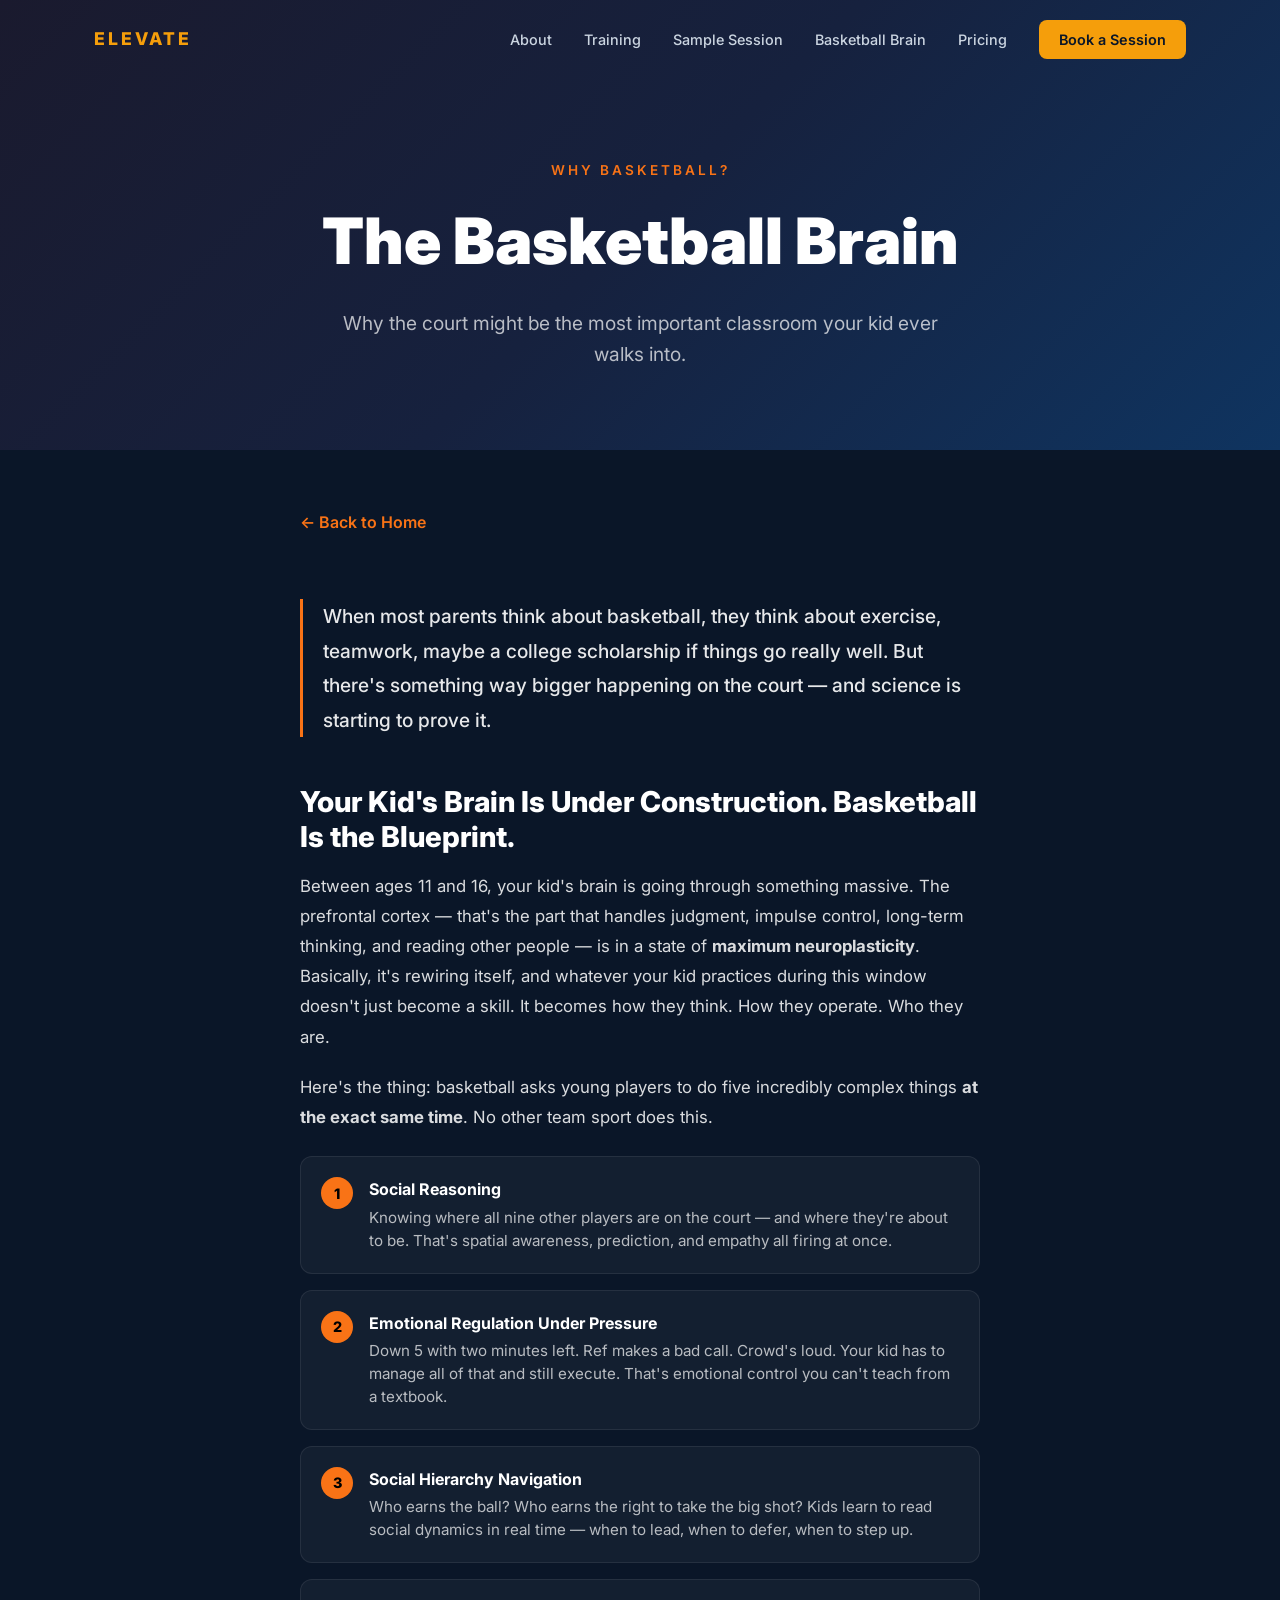
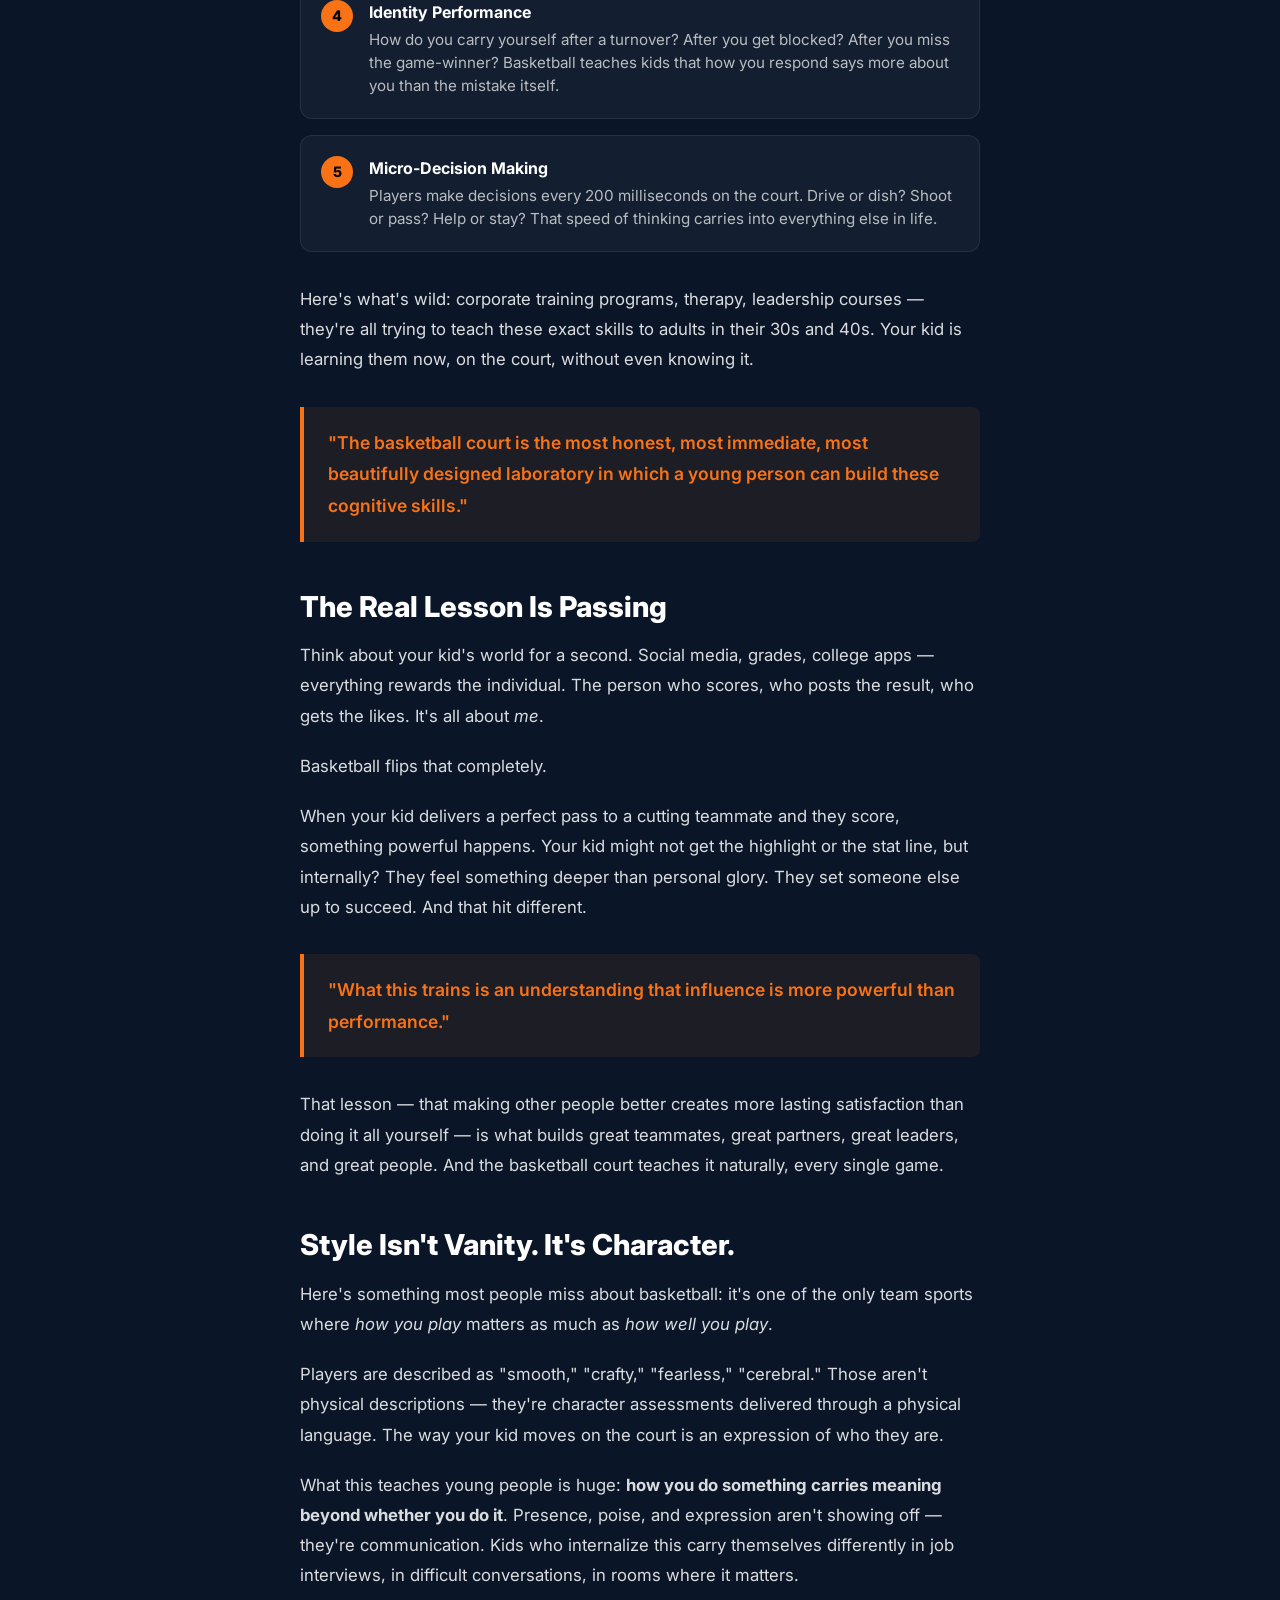
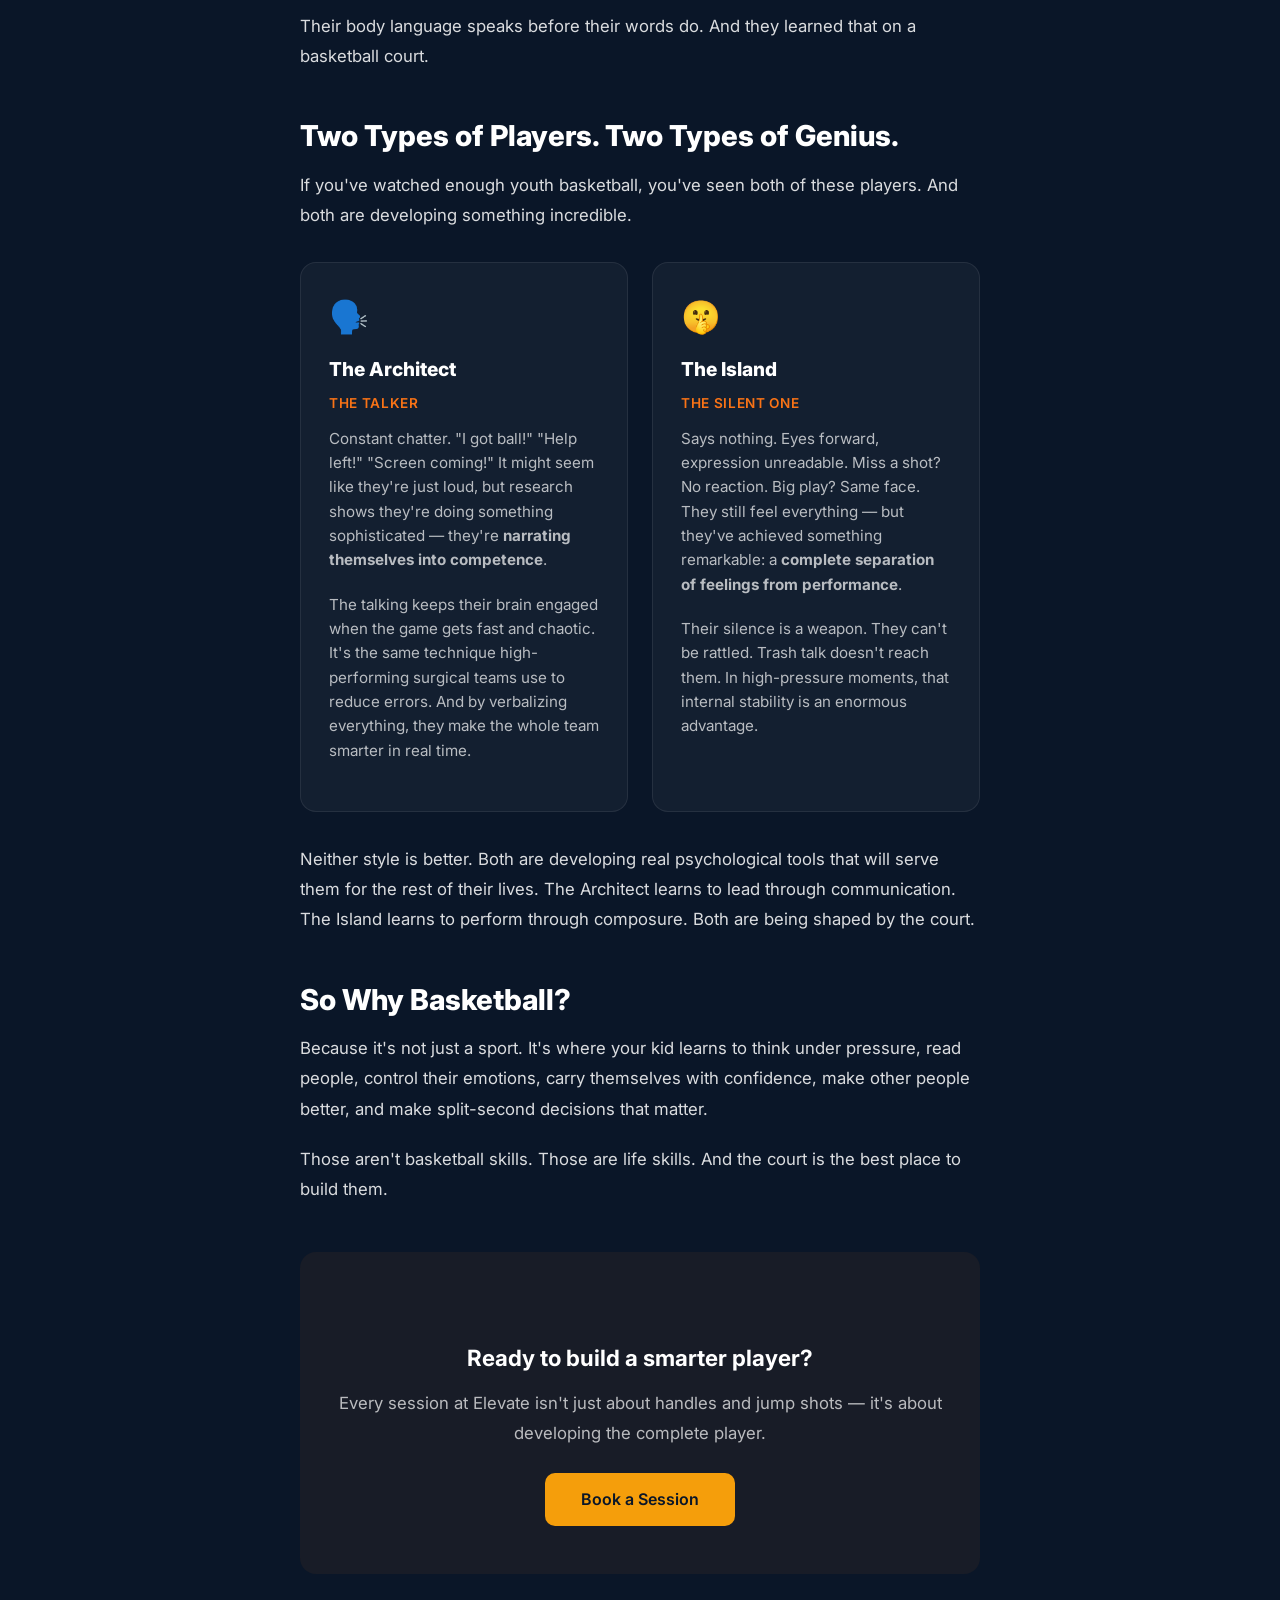
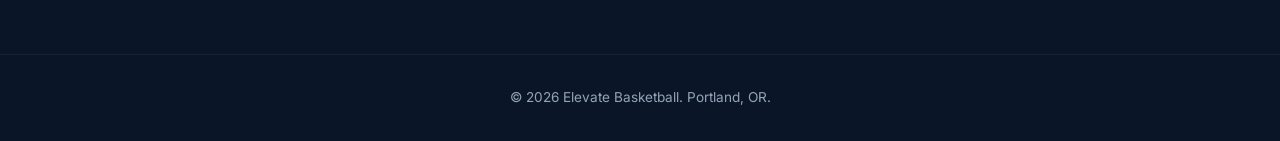
==== commit 9dd28aeb: "Add Basketball Brain back to nav" ====
--- a/basketball-brain.html
+++ b/basketball-brain.html
@@ -187,7 +187,7 @@
         <a href="index.html#about">About</a>
         <a href="index.html#skills">Training</a>
         <a href="sample-session.html">Sample Session</a>
-        <a href="index.html#gallery">Gallery</a>
+        <a href="basketball-brain.html">Basketball Brain</a>
         <a href="index.html#pricing">Pricing</a>
         <a href="index.html#contact" class="nav-cta">Book a Session</a>
       </div>
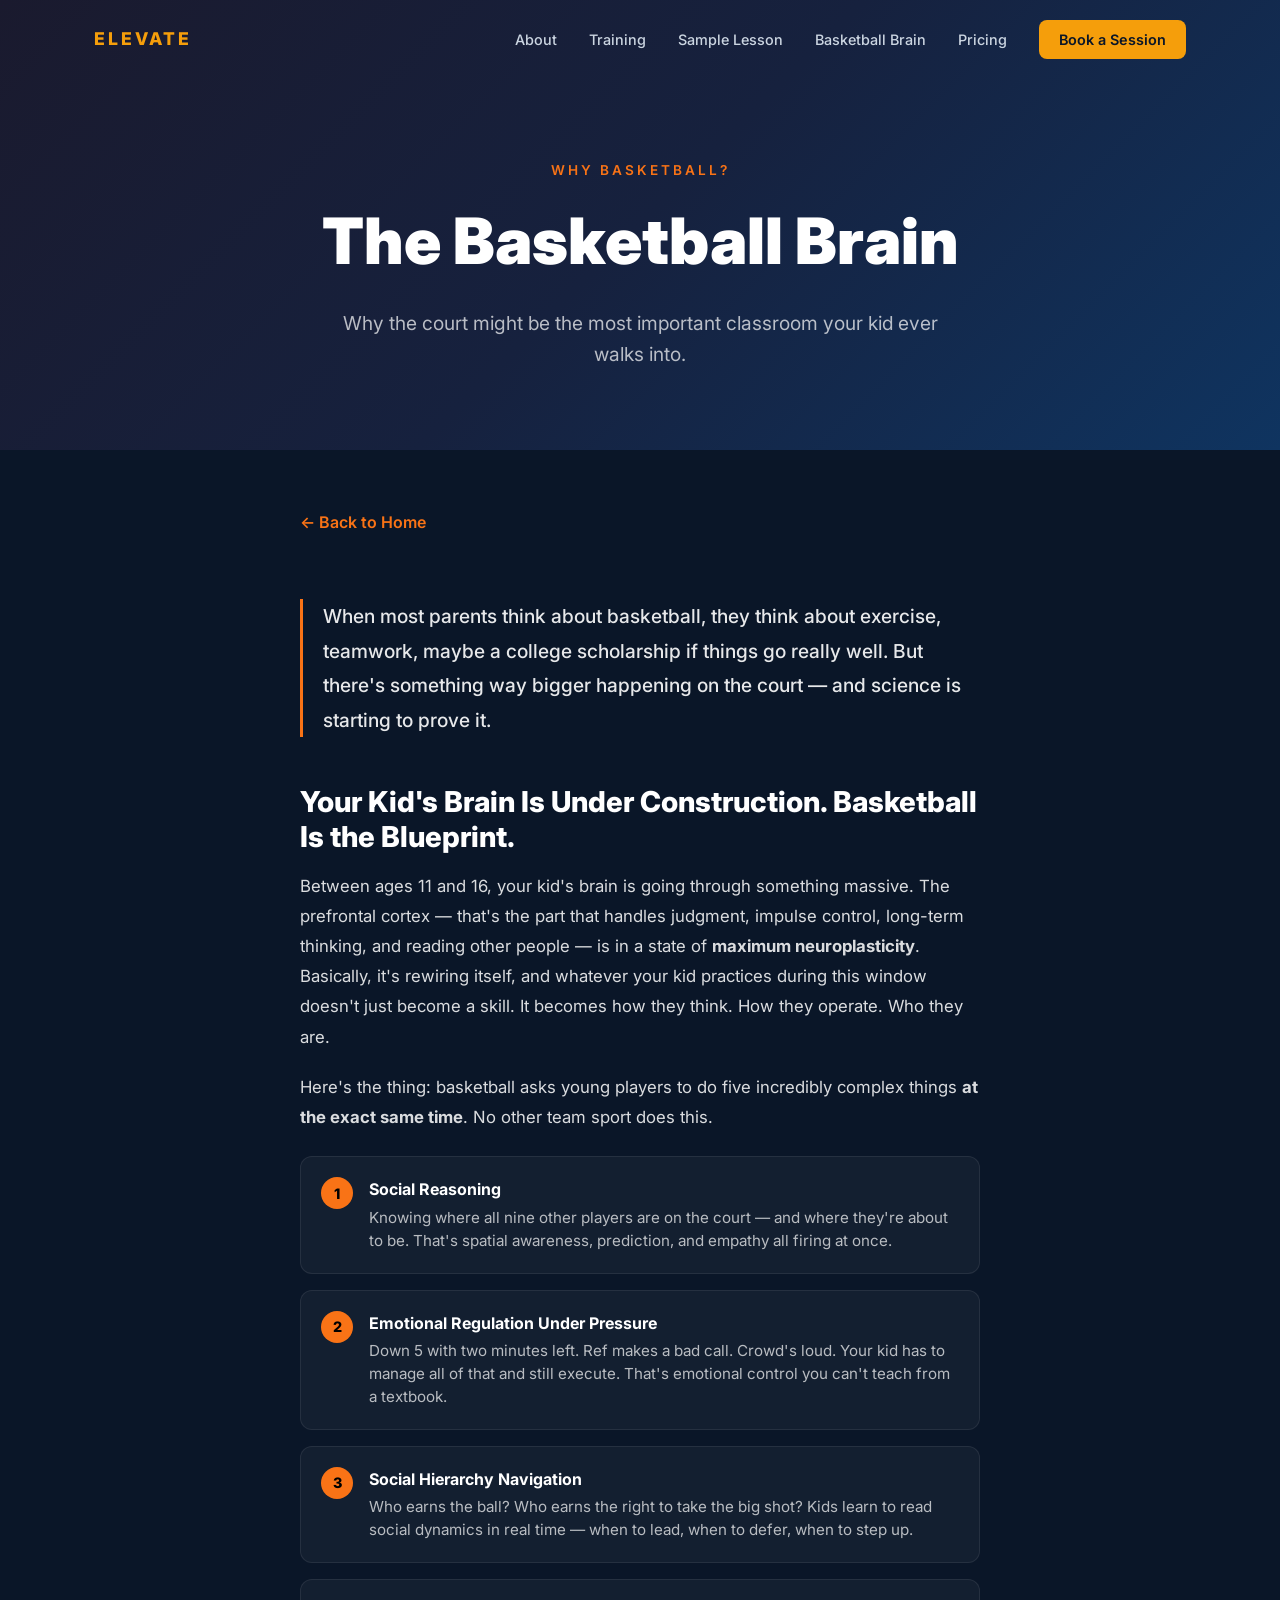
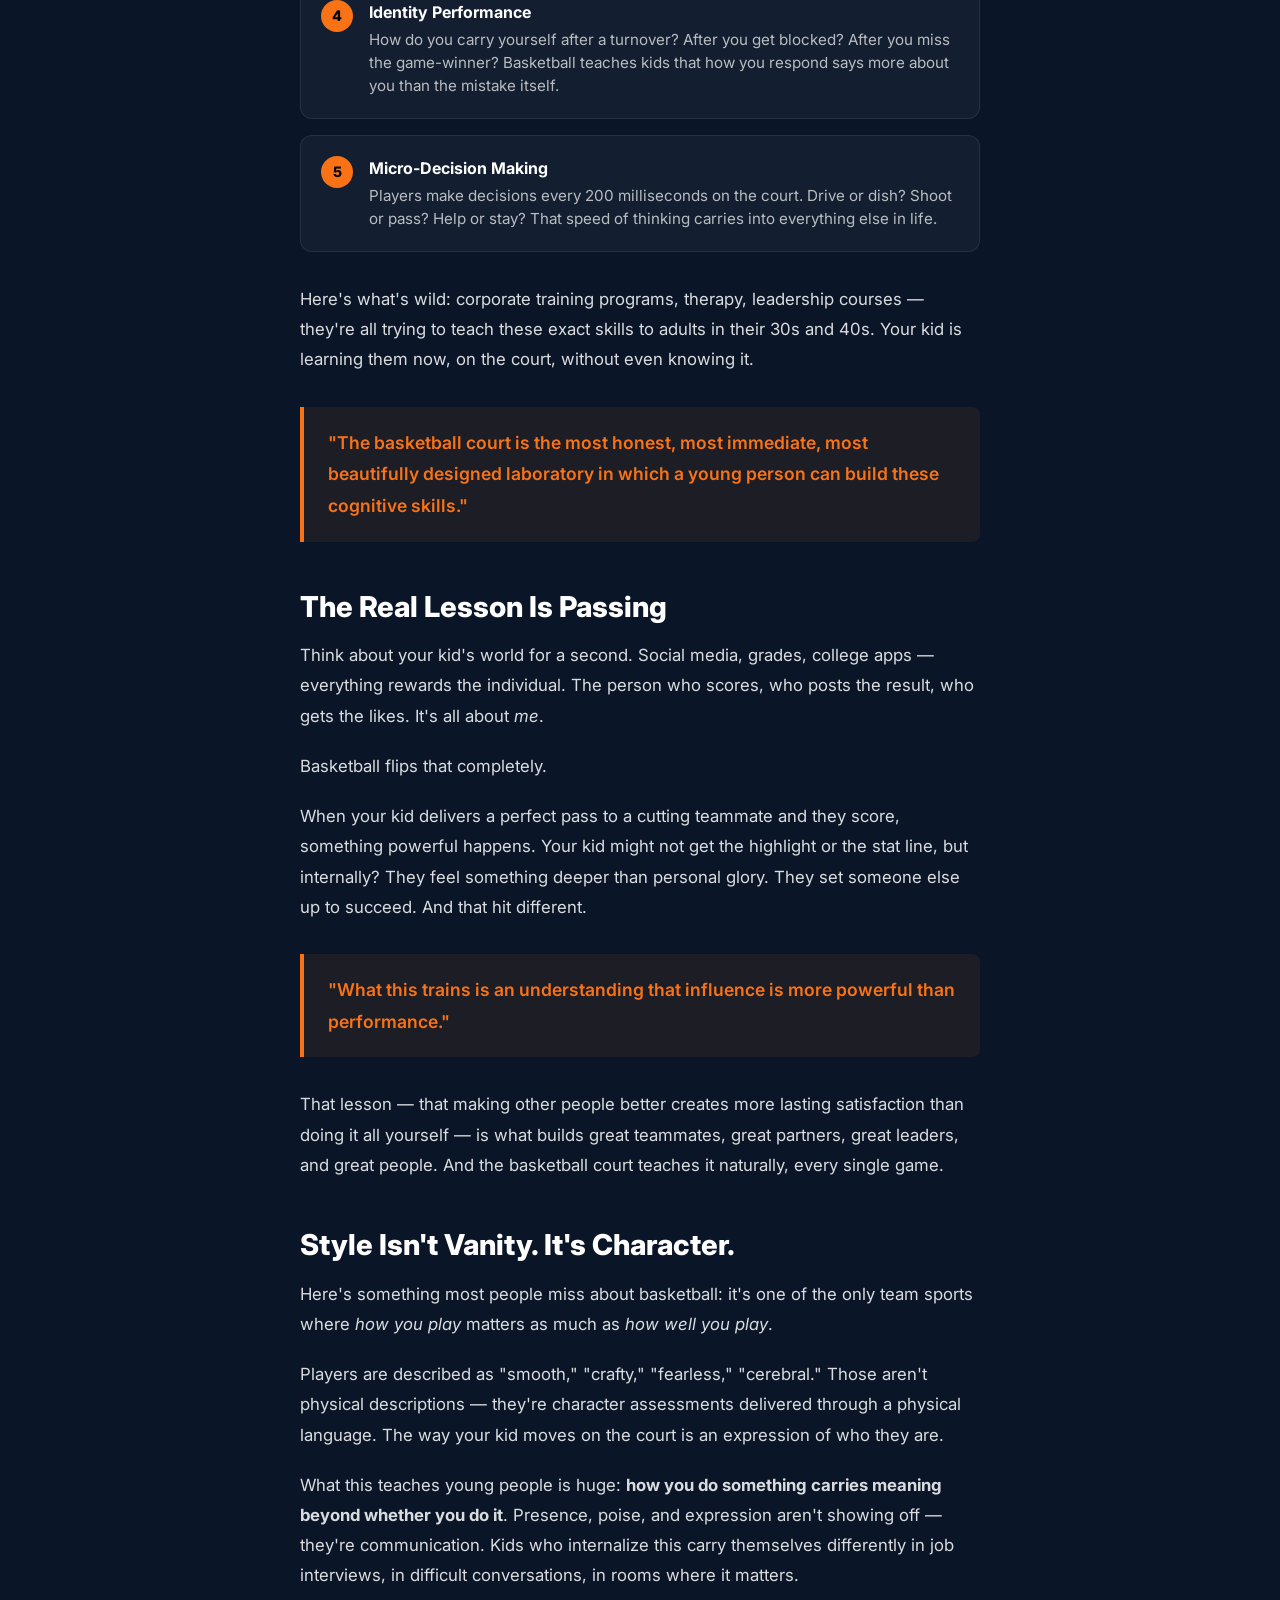
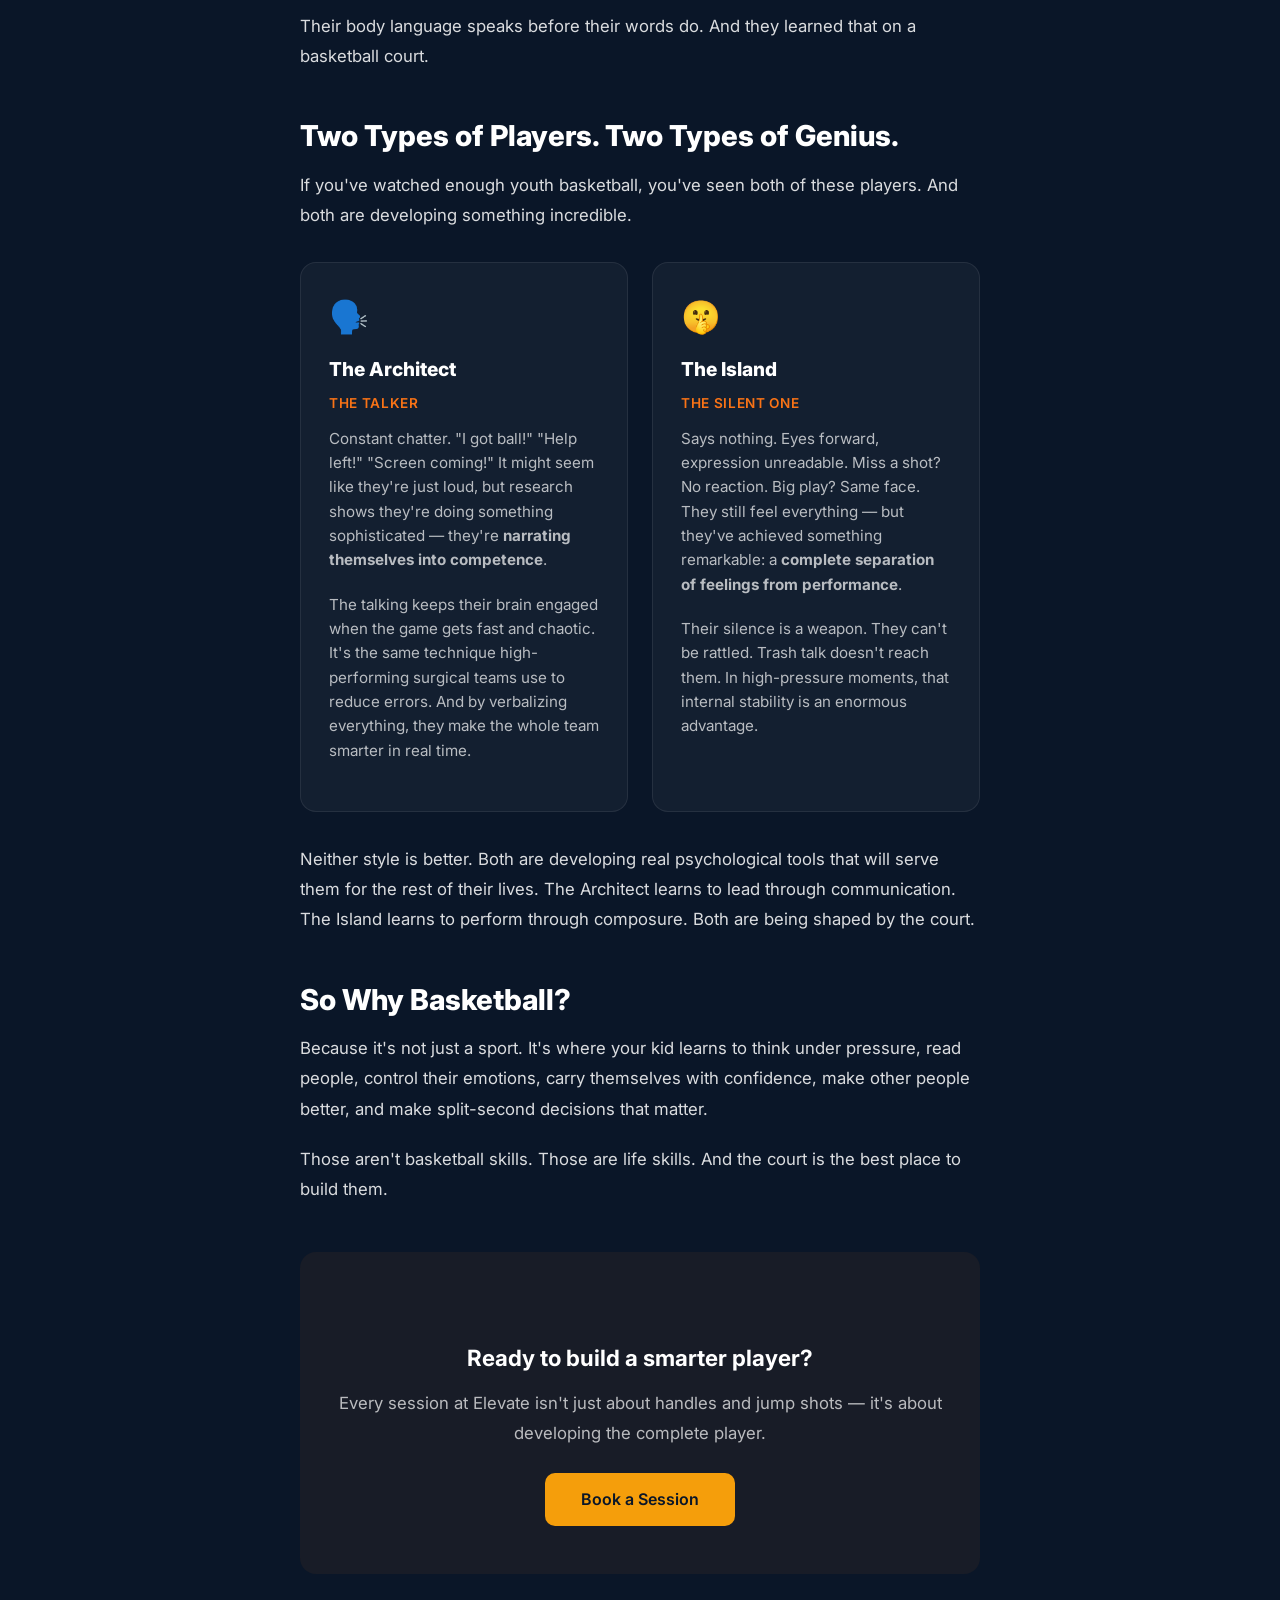
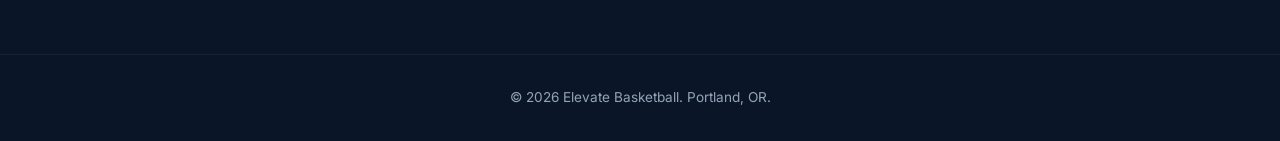
==== commit fa7cad38: "Add original sample lesson page with tabbed beginner/intermediate content" ====
--- a/basketball-brain.html
+++ b/basketball-brain.html
@@ -10,6 +10,8 @@
   <link href="https://fonts.googleapis.com/css2?family=Inter:wght@400;500;600;700;800;900&display=swap" rel="stylesheet">
   <link rel="icon" href="data:image/svg+xml,<svg xmlns=%22http://www.w3.org/2000/svg%22 viewBox=%220 0 100 100%22><text y=%22.9em%22 font-size=%2290%22>🏀</text></svg>">
   <link rel="stylesheet" href="styles.css">
+  <script defer src="/_vercel/insights/script.js"></script>
+  <script defer src="tracking.js"></script>
   <style>
     .article-hero {
       padding: 160px 0 80px;
@@ -186,7 +188,7 @@
       <div class="nav-links">
         <a href="index.html#about">About</a>
         <a href="index.html#skills">Training</a>
-        <a href="sample-session.html">Sample Session</a>
+        <a href="sample-lesson.html">Sample Lesson</a>
         <a href="basketball-brain.html">Basketball Brain</a>
         <a href="index.html#pricing">Pricing</a>
         <a href="index.html#contact" class="nav-cta">Book a Session</a>
